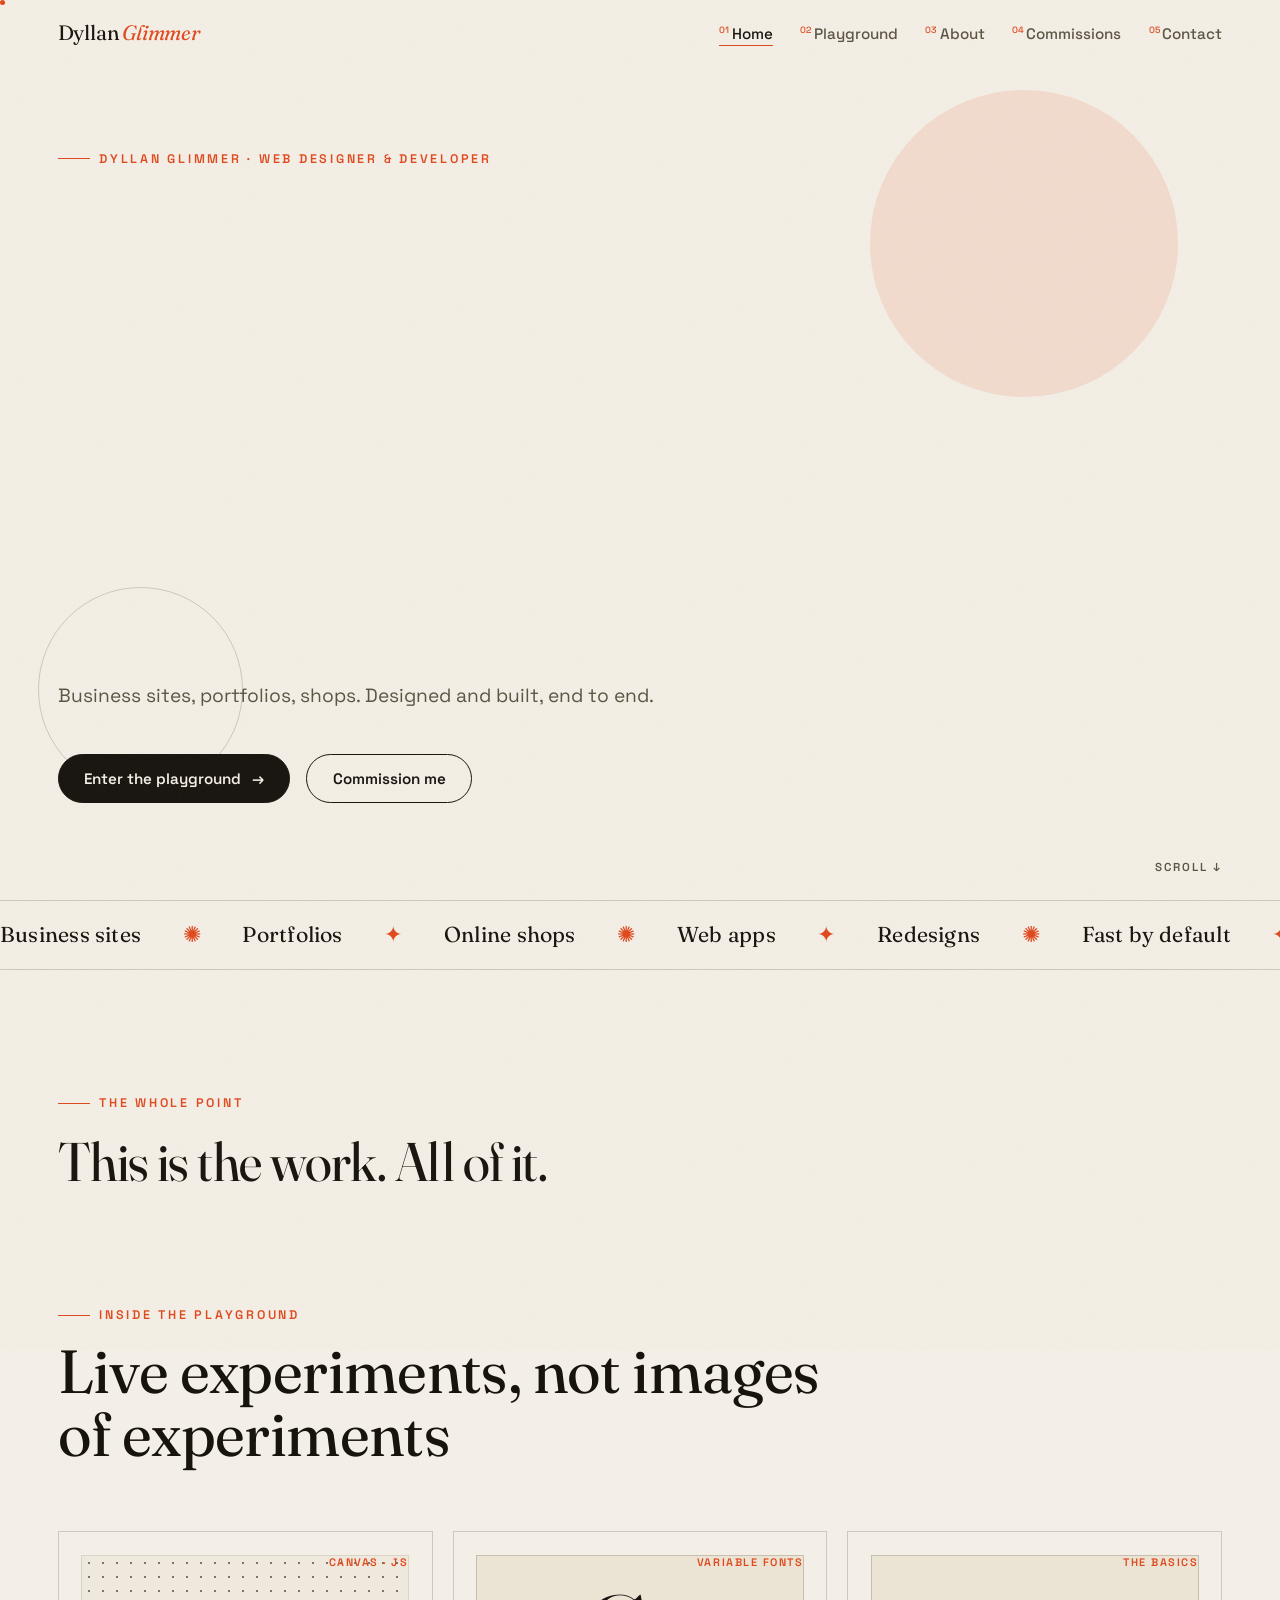
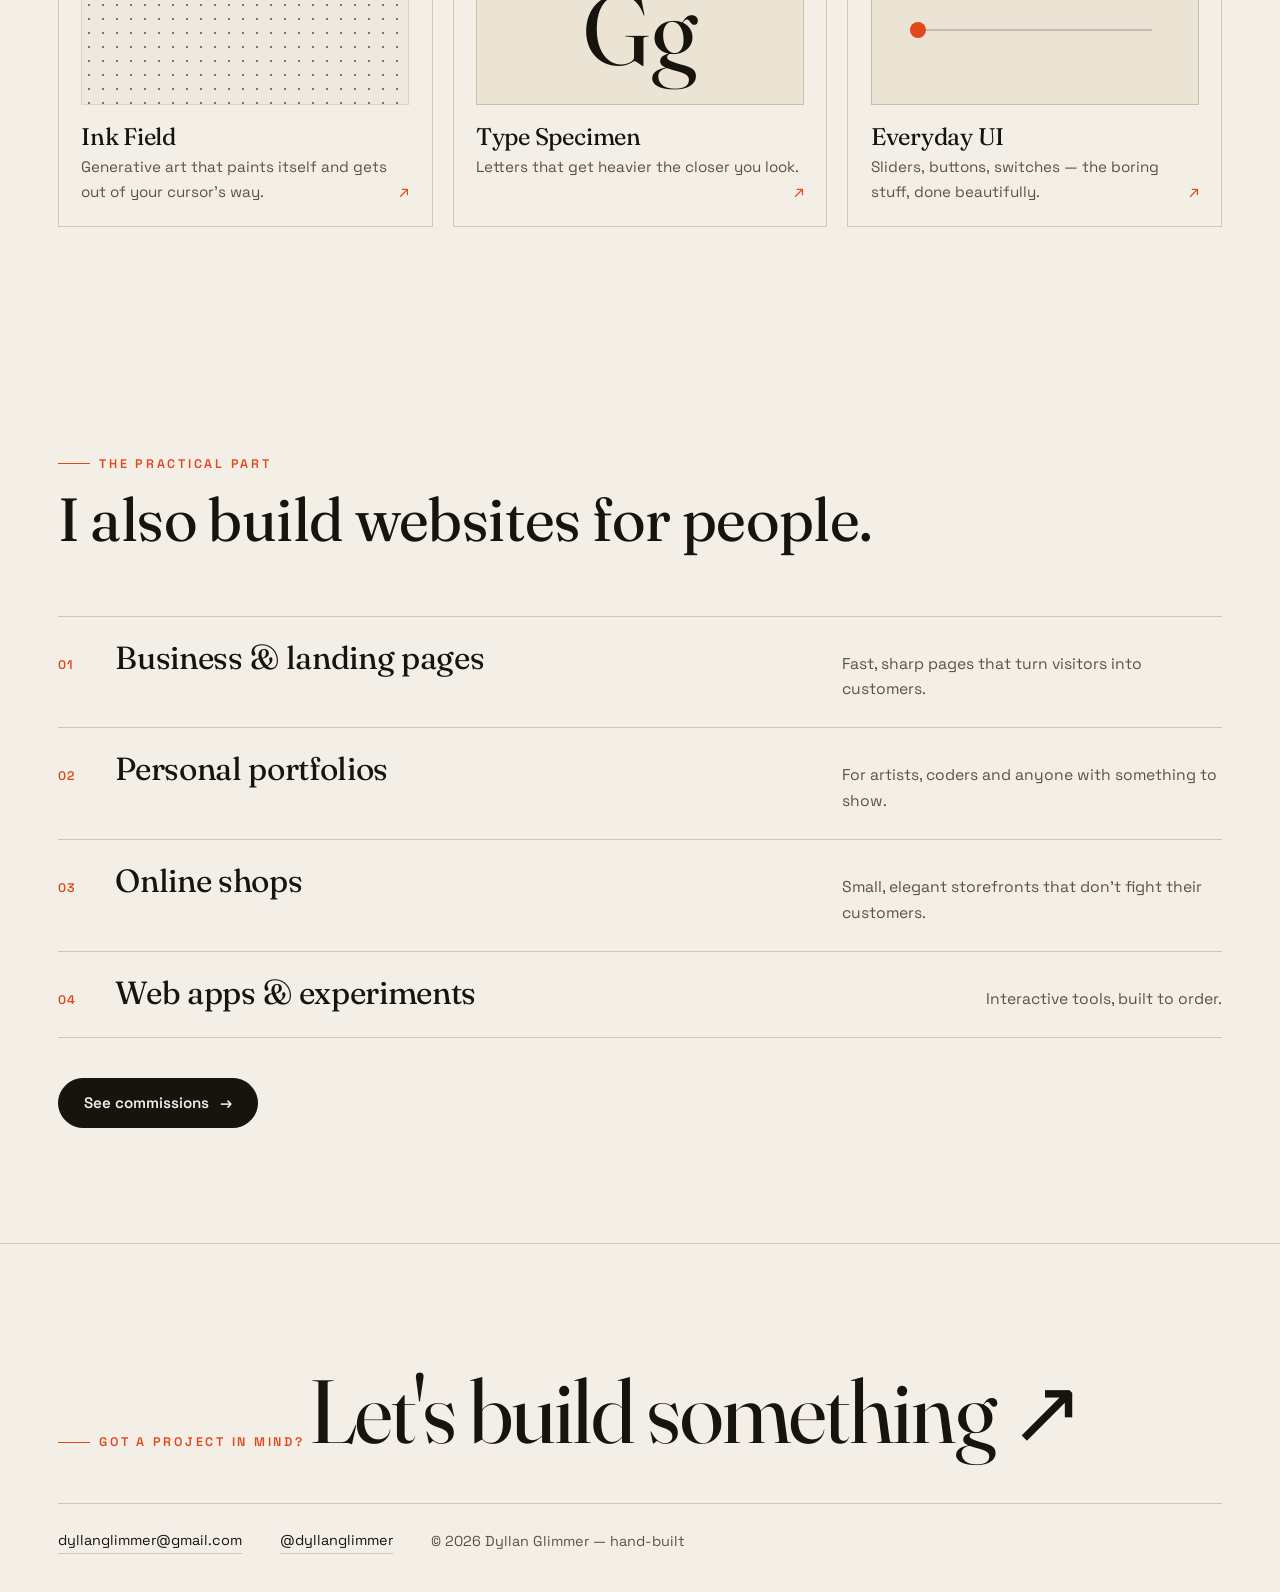
==== index.html @ ea7fd3c1 "Portfolio site: hand-built, ink & paper design" ====
<!doctype html>
<html lang="en">
<head>
  <meta charset="utf-8">
  <meta name="viewport" content="width=device-width, initial-scale=1">
  <title>Dyllan Glimmer — websites made by hand</title>
  <meta name="description" content="Dyllan Glimmer designs and codes websites — business sites, portfolios, shops.">
  <link rel="preconnect" href="https://fonts.googleapis.com">
  <link rel="preconnect" href="https://fonts.gstatic.com" crossorigin>
  <link href="https://fonts.googleapis.com/css2?family=Fraunces:ital,opsz,wght@0,9..144,100..900;1,9..144,100..900&family=Space+Grotesk:wght@400;500;600;700&display=swap" rel="stylesheet">
  <link rel="icon" href="data:image/svg+xml,%3Csvg xmlns='http://www.w3.org/2000/svg' viewBox='0 0 64 64'%3E%3Crect width='64' height='64' rx='14' fill='%2317130d'/%3E%3Ccircle cx='32' cy='32' r='13' fill='%23e0481c'/%3E%3C/svg%3E">
  <link rel="stylesheet" href="css/style.css">
  <link rel="stylesheet" href="css/pages.css">
  <link rel="stylesheet" href="css/demos.css">
</head>
<body>
  <header class="site-head">
    <a class="brand" href="index.html">Dyllan <em>Glimmer</em></a>
    <nav class="site-nav">
      <a href="index.html"><sup>01</sup>Home</a>
      <a href="playground.html"><sup>02</sup>Playground</a>
      <a href="about.html"><sup>03</sup>About</a>
      <a href="commissions.html"><sup>04</sup>Commissions</a>
      <a href="contact.html"><sup>05</sup>Contact</a>
    </nav>
    <button class="nav-toggle" aria-label="Menu"><span></span></button>
  </header>

  <main>
    <section class="hero">
      <span class="orb orb--a" data-parallax="0.06"></span>
      <span class="orb orb--b" data-parallax="-0.04"></span>
      <p class="kicker">Dyllan Glimmer · web designer &amp; developer</p>
      <h1 class="hero-title" aria-label="Websites, made by hand.">
        <span aria-hidden="true">
          <span class="ln"><span class="lt" style="--i:0">W</span><span class="lt" style="--i:1">E</span><span class="lt" style="--i:2">B</span><span class="lt" style="--i:3">S</span><span class="lt" style="--i:4">I</span><span class="lt" style="--i:5">T</span><span class="lt" style="--i:6">E</span><span class="lt" style="--i:7">S</span><span class="lt" style="--i:8">,</span></span>
          <span class="ln"><span class="lt" style="--i:9">M</span><span class="lt" style="--i:10">A</span><span class="lt" style="--i:11">D</span><span class="lt" style="--i:12">E</span><span class="lt" style="--i:13">&nbsp;</span><span class="lt" style="--i:14">B</span><span class="lt" style="--i:15">Y</span></span>
          <span class="ln"><span class="lt low" style="--i:16">h</span><span class="lt low" style="--i:17">a</span><span class="lt low" style="--i:18">n</span><span class="lt low" style="--i:19">d</span><span class="lt low" style="--i:20">.</span></span>
        </span>
      </h1>
      <p class="hero-sub">Business sites, portfolios, shops. Designed and built, end to end.</p>
      <div class="hero-ctas">
        <a class="btn btn--solid magnetic" href="playground.html">Enter the playground <span class="arr">→</span></a>
        <a class="btn magnetic" href="commissions.html">Commission me</a>
      </div>
      <p class="hero-note">scroll ↓</p>
    </section>

    <div class="marquee" aria-hidden="true">
      <div class="marquee-track">
        <div class="marquee-group"><span>Business sites</span><i>✺</i><span>Portfolios</span><i>✦</i><span>Online shops</span><i>✺</i><span>Web apps</span><i>✦</i><span>Redesigns</span><i>✺</i><span>Fast by default</span><i>✦</i></div>
        <div class="marquee-group"><span>Business sites</span><i>✺</i><span>Portfolios</span><i>✦</i><span>Online shops</span><i>✺</i><span>Web apps</span><i>✦</i><span>Redesigns</span><i>✺</i><span>Fast by default</span><i>✦</i></div>
      </div>
    </div>

    <section class="section">
      <p class="kicker" data-reveal>The whole point</p>
      <h2 class="statement" data-reveal>This is the work. All of it.</h2>
    </section>

    <section class="section" style="padding-top:0">
      <div class="section-head" data-reveal>
        <p class="kicker">Inside the playground</p>
        <h2 class="section-title">Live experiments, not images of experiments</h2>
      </div>
      <div class="tiles">
        <a class="tile" href="playground.html#ink" data-reveal>
          <span class="tag">Canvas · JS</span>
          <div class="tile-art art-dots"></div>
          <h3>Ink Field</h3>
          <p>Generative art that paints itself and gets out of your cursor's way.</p>
          <span class="go">↗</span>
        </a>
        <a class="tile" href="playground.html#letters" data-reveal data-delay="90">
          <span class="tag">Variable fonts</span>
          <div class="tile-art"><span class="art-letter">Gg</span></div>
          <h3>Type Specimen</h3>
          <p>Letters that get heavier the closer you look.</p>
          <span class="go">↗</span>
        </a>
        <a class="tile" href="playground.html#ui" data-reveal data-delay="180">
          <span class="tag">The basics</span>
          <div class="tile-art"><span class="art-slider"></span></div>
          <h3>Everyday UI</h3>
          <p>Sliders, buttons, switches — the boring stuff, done beautifully.</p>
          <span class="go">↗</span>
        </a>
      </div>
    </section>

    <section class="section">
      <div class="section-head" data-reveal>
        <p class="kicker">The practical part</p>
        <h2 class="section-title">I also build websites for people.</h2>
      </div>
      <div class="rows">
        <div class="row" data-reveal><span class="num">01</span><h3>Business &amp; landing pages</h3><p>Fast, sharp pages that turn visitors into customers.</p></div>
        <div class="row" data-reveal data-delay="70"><span class="num">02</span><h3>Personal portfolios</h3><p>For artists, coders and anyone with something to show.</p></div>
        <div class="row" data-reveal data-delay="140"><span class="num">03</span><h3>Online shops</h3><p>Small, elegant storefronts that don't fight their customers.</p></div>
        <div class="row" data-reveal data-delay="210"><span class="num">04</span><h3>Web apps &amp; experiments</h3><p>Interactive tools, built to order.</p></div>
      </div>
      <a class="btn btn--solid magnetic" data-reveal style="margin-top:2.5rem" href="commissions.html">See commissions <span class="arr">→</span></a>
    </section>
  </main>

  <footer class="site-foot">
    <p class="kicker" data-reveal>Got a project in mind?</p>
    <a class="foot-cta" data-reveal href="contact.html">Let's build something <span class="arr">↗</span></a>
    <div class="foot-meta">
      <a href="mailto:dyllanglimmer@gmail.com">dyllanglimmer@gmail.com</a>
      <a href="https://instagram.com/dyllanglimmer" target="_blank" rel="noopener">@dyllanglimmer</a>
      <span>© <span data-year>2026</span> Dyllan Glimmer — hand-built</span>
    </div>
  </footer>

  <script src="js/main.js"></script>
  <script src="js/home.js"></script>
</body>
</html>
---- css/style.css ----
/* ——————————————————————————————————————————————
   DYLLAN GLIMMER · hand-built design system
   ink on paper, one vermilion accent
   no frameworks · no build step · just CSS
—————————————————————————————————————————————— */

:root{
  --paper:#f4efe6;
  --paper-2:#ebe4d5;
  --ink:#17130d;
  --ink-soft:#5b5342;
  --accent:#e0481c;
  --line:rgba(23,19,13,.18);
  --serif:"Fraunces",Georgia,serif;
  --sans:"Space Grotesk","Helvetica Neue",sans-serif;
  --ease:cubic-bezier(.22,.85,.25,1);
  --pad:clamp(1.25rem,4.5vw,4rem);
}

*,*::before,*::after{box-sizing:border-box;margin:0;padding:0}
html{scroll-behavior:smooth}
body{
  background:var(--paper);color:var(--ink);
  font:400 1.05rem/1.65 var(--sans);
  -webkit-font-smoothing:antialiased;
  overflow-x:hidden;
}
::selection{background:var(--accent);color:var(--paper)}
a{color:inherit}
img{max-width:100%;display:block}
button{font:inherit;color:inherit}

/* paper grain over everything */
body::after{
  content:"";position:fixed;inset:-50%;z-index:2000;pointer-events:none;opacity:.05;
  background:url("data:image/svg+xml,%3Csvg xmlns='http://www.w3.org/2000/svg' width='140' height='140'%3E%3Cfilter id='n'%3E%3CfeTurbulence type='fractalNoise' baseFrequency='.85' numOctaves='2'/%3E%3C/filter%3E%3Crect width='140' height='140' filter='url(%23n)'/%3E%3C/svg%3E");
}

/* type */
h1,h2,h3{font-family:var(--serif);font-weight:420;line-height:1.05;letter-spacing:-.01em}
.kicker{font:600 .78rem/1 var(--sans);letter-spacing:.22em;text-transform:uppercase;color:var(--accent);display:inline-flex;align-items:center;gap:.6rem}
.kicker::before{content:"";width:2rem;height:1px;background:var(--accent)}
.lede{font-size:clamp(1.05rem,1.5vw,1.25rem);color:var(--ink-soft);max-width:58ch}
.u-link{text-decoration:none;border-bottom:1px solid var(--ink);padding-bottom:.05em;transition:color .25s,border-color .25s}
.u-link:hover{color:var(--accent);border-color:var(--accent)}

/* header + nav */
.site-head{position:fixed;inset:0 0 auto;z-index:100;display:flex;justify-content:space-between;align-items:center;padding:1rem var(--pad);background:rgba(244,239,230,.85);backdrop-filter:blur(10px);border-bottom:1px solid transparent;transition:border-color .3s}
.site-head.scrolled{border-color:var(--line)}
.brand{font-family:var(--serif);font-size:1.3rem;text-decoration:none;font-variation-settings:"opsz" 40;letter-spacing:-.01em}
.brand em{font-style:italic;color:var(--accent)}
.site-nav{display:flex;gap:1.7rem}
.site-nav a{font:500 .95rem var(--sans);text-decoration:none;position:relative;padding:.2rem 0;color:var(--ink-soft);transition:color .25s}
.site-nav a sup{font-size:.6em;color:var(--accent);margin-right:.3em}
.site-nav a::after{content:"";position:absolute;left:0;bottom:0;height:1px;width:100%;background:var(--accent);transform:scaleX(0);transform-origin:right;transition:transform .35s var(--ease)}
.site-nav a:hover,.site-nav a[aria-current="page"]{color:var(--ink)}
.site-nav a:hover::after,.site-nav a[aria-current="page"]::after{transform:scaleX(1);transform-origin:left}
.nav-toggle{display:none;background:none;border:1px solid var(--ink);border-radius:999px;width:44px;height:44px;cursor:pointer}
.nav-toggle span{display:block;width:16px;height:2px;background:var(--ink);margin:0 auto;position:relative}
.nav-toggle span::before,.nav-toggle span::after{content:"";position:absolute;left:0;width:16px;height:2px;background:var(--ink);transition:transform .3s var(--ease)}
.nav-toggle span::before{top:-5px}
.nav-toggle span::after{top:5px}
body.nav-open .nav-toggle span{background:transparent}
body.nav-open .nav-toggle span::before{transform:translateY(5px) rotate(45deg)}
body.nav-open .nav-toggle span::after{transform:translateY(-5px) rotate(-45deg)}
@media(max-width:760px){
  .site-nav{position:fixed;inset:0;background:var(--paper);display:flex;flex-direction:column;justify-content:center;align-items:flex-start;gap:1.2rem;padding:var(--pad);transform:translateY(-102%);transition:transform .55s var(--ease);z-index:90}
  body.nav-open .site-nav{transform:none}
  .site-nav a{font-family:var(--serif);font-size:clamp(2rem,9vw,3.2rem);color:var(--ink)}
  .site-nav a::after{display:none}
  .nav-toggle{display:block;position:relative;z-index:95}
}

/* custom cursor (decorative — native cursor stays) */
.cursor-dot,.cursor-ring{position:fixed;top:0;left:0;z-index:3000;pointer-events:none;border-radius:50%;will-change:transform}
.cursor-dot{width:5px;height:5px;background:var(--accent)}
.cursor-ring{width:32px;height:32px;border:1px solid rgba(23,19,13,.45);transition:width .3s var(--ease),height .3s var(--ease),border-color .3s}
body.cursor-hover .cursor-ring{width:54px;height:54px;border-color:var(--accent)}
@media(hover:none),(pointer:coarse){.cursor-dot,.cursor-ring{display:none}}

/* buttons */
.btn{display:inline-flex;align-items:center;gap:.65rem;padding:.9rem 1.6rem;border:1px solid var(--ink);border-radius:999px;font:600 .95rem var(--sans);color:var(--ink);text-decoration:none;cursor:pointer;background:transparent;transition:background .3s var(--ease),color .3s,border-color .3s,transform .3s var(--ease)}
.btn:hover{background:var(--ink);color:var(--paper)}
.btn--solid{background:var(--ink);color:var(--paper)}
.btn--solid:hover{background:var(--accent);border-color:var(--accent);color:#fff}
.btn .arr{transition:transform .3s var(--ease)}
.btn:hover .arr{transform:translate(3px,-1px)}

/* scroll reveal */
[data-reveal]{opacity:0;transform:translateY(30px);transition:opacity .9s var(--ease),transform .9s var(--ease)}
[data-reveal].in-view{opacity:1;transform:none}
@media(prefers-reduced-motion:reduce){[data-reveal]{opacity:1;transform:none;transition:none}.hero-title .lt{animation:none;transform:none}}

/* marquee */
.marquee{overflow:hidden;border-block:1px solid var(--line);padding:1rem 0;user-select:none}
.marquee-track{display:flex;width:max-content;animation:marquee 26s linear infinite}
.marquee-group{display:flex;gap:2.6rem;padding-right:2.6rem;white-space:nowrap;font-family:var(--serif);font-size:1.35rem;font-variation-settings:"opsz" 30;letter-spacing:.01em}
.marquee-group i{font-style:normal;color:var(--accent)}
@keyframes marquee{to{transform:translateX(-50%)}}

/* generic section */
.section{padding:clamp(4rem,9vw,7.5rem) var(--pad);position:relative}
.section-head{display:flex;flex-direction:column;gap:1.1rem;margin-bottom:clamp(2.5rem,5vw,4rem);max-width:75ch}
.section-title{font-size:clamp(2rem,5vw,3.8rem)}

/* inner page head */
.page-head{padding:clamp(8.5rem,16vh,11rem) var(--pad) clamp(2.5rem,5vw,4.5rem)}
.page-head h1{font-size:clamp(2.7rem,8vw,6.2rem);max-width:14ch;font-variation-settings:"opsz" 144;margin-top:1.1rem}
.page-head .lede{margin-top:1.4rem}

/* footer */
.site-foot{border-top:1px solid var(--line);padding:clamp(4rem,8vw,6.5rem) var(--pad) 2.4rem;position:relative}
.foot-cta{display:inline-block;font-family:var(--serif);font-size:clamp(2.5rem,7vw,5.6rem);line-height:1.05;letter-spacing:-.015em;text-decoration:none;margin:1.1rem 0 2.8rem;font-variation-settings:"opsz" 144}
.foot-cta em{font-style:italic;color:var(--accent)}
.foot-cta .arr{display:inline-block;transition:transform .35s var(--ease)}
.foot-cta:hover .arr{transform:translate(8px,-8px)}
.foot-meta{display:flex;flex-wrap:wrap;gap:1rem 2.4rem;align-items:center;border-top:1px solid var(--line);padding-top:1.6rem;font-size:.9rem;color:var(--ink-soft)}
.foot-meta a{text-decoration:none;color:var(--ink);border-bottom:1px solid var(--line);transition:color .25s,border-color .25s}
.foot-meta a:hover{color:var(--accent);border-color:var(--accent)}
---- css/pages.css ----
/* ——— pages: home · about · commissions · contact · 404 ——— */

/* ——— home: hero ——— */
.hero{min-height:100svh;display:flex;flex-direction:column;justify-content:center;padding:8rem var(--pad) 4.5rem;position:relative}
.hero-title{font-family:var(--serif);font-size:clamp(3.2rem,12.5vw,10.5rem);line-height:.95;letter-spacing:-.015em;text-transform:uppercase;font-variation-settings:"opsz" 144;user-select:none}
.hero-title .ln{display:block;overflow:hidden;padding-bottom:.05em}
.hero-title .lt{display:inline-block;transform:translateY(120%);animation:rise 1.1s var(--ease) forwards;animation-delay:calc(.075s*var(--i));will-change:transform}
.hero-title .low{text-transform:none;font-style:italic;color:var(--accent)}
@keyframes rise{to{transform:translateY(0)}}
.hero-sub{margin:2.2rem 0 2.6rem;max-width:54ch;color:var(--ink-soft);font-size:clamp(1.05rem,1.5vw,1.2rem)}
.hero-ctas{display:flex;gap:1rem;flex-wrap:wrap}
.hero-note{position:absolute;bottom:1.6rem;right:var(--pad);font:600 .72rem var(--sans);letter-spacing:.18em;text-transform:uppercase;color:var(--ink-soft)}
.orb{position:absolute;border-radius:50%;pointer-events:none;z-index:-1}
.orb--a{width:clamp(180px,24vw,340px);aspect-ratio:1;background:rgba(224,72,28,.12);top:10%;right:8%}
.orb--b{width:clamp(120px,16vw,220px);aspect-ratio:1;border:1px solid var(--line);bottom:12%;left:3%}

/* ——— home: statement ——— */
.statement{font-family:var(--serif);font-size:clamp(1.9rem,4.4vw,3.4rem);line-height:1.18;max-width:28ch;margin-top:1.1rem;font-variation-settings:"opsz" 100}
.statement em{color:var(--accent)}

/* ——— home: tiles ——— */
.tiles{display:grid;grid-template-columns:repeat(auto-fit,minmax(260px,1fr));gap:1.25rem}
.tile{display:block;text-decoration:none;border:1px solid var(--line);padding:1.4rem;position:relative;transition:transform .45s var(--ease),box-shadow .45s;overflow:hidden;background:var(--paper)}
.tile:hover{transform:translateY(-6px);box-shadow:0 18px 40px -20px rgba(23,19,13,.35)}
.tile-art{height:150px;border:1px solid var(--line);margin-bottom:1.2rem;position:relative;overflow:hidden;display:grid;place-items:center;background:var(--paper-2)}
.tile .tag{position:absolute;top:1.45rem;right:1.45rem;font:600 .68rem var(--sans);letter-spacing:.14em;text-transform:uppercase;color:var(--accent);z-index:1}
.tile h3{font-size:1.5rem;margin-bottom:.3rem}
.tile p{color:var(--ink-soft);font-size:.95rem}
.tile .go{position:absolute;bottom:1.3rem;right:1.4rem;transition:transform .35s var(--ease);color:var(--accent)}
.tile:hover .go{transform:translate(5px,-5px)}
.art-dots{background-image:radial-gradient(var(--ink) 1.3px,transparent 1.4px);background-size:14px 14px;opacity:.55;transition:.5s}
.tile:hover .art-dots{background-position:20px 12px;opacity:.9}
.art-letter{font-family:var(--serif);font-size:6.2rem;font-variation-settings:"opsz" 144;transition:.5s var(--ease);line-height:1}
.tile:hover .art-letter{font-style:italic;transform:rotate(-6deg) scale(1.12);color:var(--accent)}
.art-slider{width:72%;height:2px;background:var(--line);position:relative}
.art-slider::after{content:"";position:absolute;top:50%;left:0;width:16px;height:16px;border-radius:50%;background:var(--accent);transform:translate(-50%,-50%);animation:slide 2.2s var(--ease) infinite alternate}
@keyframes slide{to{left:100%}}

/* ——— rows (services list) ——— */
.rows{border-top:1px solid var(--line)}
.row{display:flex;gap:1.6rem;align-items:baseline;padding:1.5rem 0;border-bottom:1px solid var(--line);text-decoration:none;transition:padding .35s var(--ease)}
a.row:hover{padding-left:.8rem}
.row .num{font:600 .78rem var(--sans);color:var(--accent);letter-spacing:.12em;min-width:2rem}
.row h3{font-size:clamp(1.3rem,2.6vw,2rem);flex:1;min-width:220px}
.row p{color:var(--ink-soft);max-width:38ch;font-size:.98rem}

/* ——— about ——— */
.about-grid{display:grid;grid-template-columns:minmax(260px,380px) 1fr;gap:clamp(2.5rem,6vw,5rem);align-items:start}
@media(max-width:860px){.about-grid{grid-template-columns:1fr}}
.portrait{aspect-ratio:4/5;border:1px solid var(--line);position:relative;overflow:hidden;background:var(--paper-2);display:grid;place-items:center}
.portrait .mono{font-family:var(--serif);font-size:clamp(6rem,16vw,10rem);font-variation-settings:"opsz" 144;font-style:italic;z-index:1}
.portrait::before{content:"";position:absolute;width:60%;aspect-ratio:1;border-radius:50%;background:rgba(224,72,28,.16);top:-12%;right:-12%}
.portrait::after{content:"dyllan glimmer · est. in a browser";position:absolute;bottom:.9rem;left:0;right:0;text-align:center;font:600 .68rem var(--sans);letter-spacing:.18em;text-transform:uppercase;color:var(--ink-soft)}
.facts{display:grid;gap:.75rem;margin-top:2rem;font-size:.95rem}
.facts div{display:flex;justify-content:space-between;gap:1rem;border-bottom:1px dashed var(--line);padding-bottom:.55rem}
.facts dt{color:var(--ink-soft)}
.facts dd{text-align:right;margin:0}
.about-copy p+p{margin-top:1.2rem}
.about-copy p{color:var(--ink-soft)}
.about-copy strong{color:var(--ink)}
.howto{list-style:none;counter-reset:step;border-top:1px solid var(--line)}
.howto li{display:flex;gap:1.4rem;padding:1.4rem 0;border-bottom:1px solid var(--line)}
.howto li::before{counter-increment:step;content:"0" counter(step);font-family:var(--serif);font-size:1.7rem;color:var(--accent);line-height:1.1;min-width:2.6rem}
.howto h3{font-size:1.25rem;margin-bottom:.2rem}
.howto p{color:var(--ink-soft);font-size:.97rem}

/* ——— commissions ——— */
.quote-card{border:1px solid var(--line);background:var(--ink);color:var(--paper);padding:clamp(2rem,5vw,3.5rem);display:flex;flex-wrap:wrap;gap:1.8rem;justify-content:space-between;align-items:center}
.quote-card p{font-family:var(--serif);font-size:clamp(1.3rem,2.6vw,1.8rem);line-height:1.3;max-width:30ch;font-variation-settings:"opsz" 60}
.quote-card .btn{border-color:var(--paper);color:var(--paper)}
.quote-card .btn:hover{background:var(--accent);border-color:var(--accent);color:#fff}
.process-note{margin-top:2.4rem;color:var(--ink-soft);font-size:.95rem;max-width:60ch}

/* ——— contact ——— */
.contact-big{display:inline-block;font-family:var(--serif);font-size:clamp(1.7rem,6vw,4.4rem);text-decoration:none;line-height:1.12;word-break:break-word;transition:color .3s;font-variation-settings:"opsz" 144;letter-spacing:-.01em;margin-top:1.6rem}
.contact-big:hover{color:var(--accent)}
.copy-btn{margin-top:1.2rem}
.socials{display:flex;gap:1.1rem;flex-wrap:wrap;margin-top:3.5rem}
.social-card{border:1px solid var(--line);padding:1.6rem 2rem;text-decoration:none;transition:transform .35s var(--ease),background .35s,color .35s;min-width:240px}
.social-card small{display:block;font:600 .7rem var(--sans);letter-spacing:.16em;text-transform:uppercase;color:var(--accent);margin-bottom:.5rem}
.social-card span{font-size:1.15rem}
.social-card:hover{background:var(--ink);color:var(--paper);transform:translateY(-4px)}

/* ——— 404 ——— */
.err{min-height:100svh;display:grid;place-content:center;text-align:center;padding:var(--pad)}
.err h1{font-size:clamp(5rem,20vw,13rem);line-height:.9;font-variation-settings:"opsz" 144}
.err .scribble{font-style:italic;color:var(--accent)}
.err p{margin:1.2rem auto 2rem;color:var(--ink-soft);max-width:44ch}
---- css/demos.css ----
/* ——— playground demos ——— */
.demo{margin:0 var(--pad) clamp(3.5rem,7vw,6rem);border:1px solid var(--line);scroll-margin-top:92px;background:var(--paper)}
.demo-bar{display:flex;flex-wrap:wrap;justify-content:space-between;gap:1rem;align-items:center;padding:1.1rem 1.4rem;border-bottom:1px solid var(--line)}
.demo-bar h3{font-size:1.35rem}
.demo-bar p{font-size:.88rem;color:var(--ink-soft);max-width:52ch}
.demo-bar .demo-actions{display:flex;gap:.6rem;flex-wrap:wrap}
.demo-bar .btn{padding:.55rem 1.1rem;font-size:.85rem}
.demo-stage{position:relative;min-height:340px;display:grid;place-items:center;overflow:hidden}
.demo-stage canvas{width:100%;height:100%;display:block;cursor:crosshair}
.demo-note{padding:1rem 1.4rem;border-top:1px solid var(--line);font-size:.85rem;color:var(--ink-soft);display:flex;gap:1rem;flex-wrap:wrap;align-items:center}
.chip{font:600 .68rem var(--sans);letter-spacing:.12em;text-transform:uppercase;border:1px solid var(--line);padding:.32rem .7rem;border-radius:999px;white-space:nowrap}

/* 02 · type specimen */
#letters .demo-stage{min-height:380px;display:block}
.specimen{display:flex;flex-wrap:wrap;gap:0 2.2rem;justify-content:center;align-items:center;padding:3rem 2rem;min-height:380px;touch-action:none}
.spec-char{font-family:var(--serif);font-size:clamp(4rem,11vw,8.5rem);line-height:1;font-variation-settings:"wght" 340,"opsz" 144;will-change:font-variation-settings;user-select:none}

/* 03 · rubber words */
#elastic .demo-stage{touch-action:none}
.elastic-word{font-family:var(--serif);font-size:clamp(3rem,10vw,7rem);cursor:grab;touch-action:none;user-select:none;font-variation-settings:"opsz" 144;font-style:italic}
.elastic-word.grabbing{cursor:grabbing}

/* 04 · everyday ui */
#ui .demo-stage{display:block;padding:2.5rem var(--pad)}
.ui-wrap{display:flex;flex-direction:column;gap:2.6rem;align-items:center;max-width:660px;margin:0 auto}
.car{position:relative;overflow:hidden;border:1px solid var(--line);width:100%}
.car-track{display:flex;transition:transform .6s var(--ease)}
.car-slide{min-width:100%;padding:2.4rem;font-family:var(--serif);font-size:clamp(1.2rem,2.4vw,1.6rem);line-height:1.3;font-variation-settings:"opsz" 60}
.car-slide:nth-child(1){background:var(--paper-2)}
.car-slide:nth-child(2){background:var(--ink);color:var(--paper)}
.car-slide:nth-child(3){background:var(--accent);color:#fff}
.car-slide footer{margin-top:1rem;font:600 .72rem var(--sans);letter-spacing:.14em;text-transform:uppercase;opacity:.65}
.car-controls{display:flex;gap:.7rem;align-items:center;margin-top:.9rem}
.car-btn{width:44px;height:44px;border-radius:50%;border:1px solid var(--ink);background:none;cursor:pointer;font-size:1.05rem;transition:background .3s,color .3s,transform .3s var(--ease)}
.car-btn:hover{background:var(--ink);color:var(--paper);transform:scale(1.08)}
.car-dots{display:flex;gap:.45rem;margin-left:auto}
.car-dot{width:8px;height:8px;border-radius:50%;background:var(--line);cursor:pointer;padding:0;border:0;transition:background .3s,transform .3s}
.car-dot.on{background:var(--accent);transform:scale(1.3)}
.btn-row{display:flex;gap:1rem;flex-wrap:wrap;justify-content:center}
.switch-row{display:flex;align-items:center;gap:1rem}
.switch-row p{font-size:.95rem;color:var(--ink-soft)}
.switch{width:64px;height:34px;border-radius:999px;border:1px solid var(--ink);position:relative;cursor:pointer;background:none;flex:none}
.switch::after{content:"";position:absolute;top:50%;left:5px;width:22px;height:22px;border-radius:50%;background:var(--ink);transform:translateY(-50%);transition:left .3s var(--ease),background .3s}
.switch.on{background:var(--accent);border-color:var(--accent)}
.switch.on::after{left:calc(100% - 27px);background:#fff}
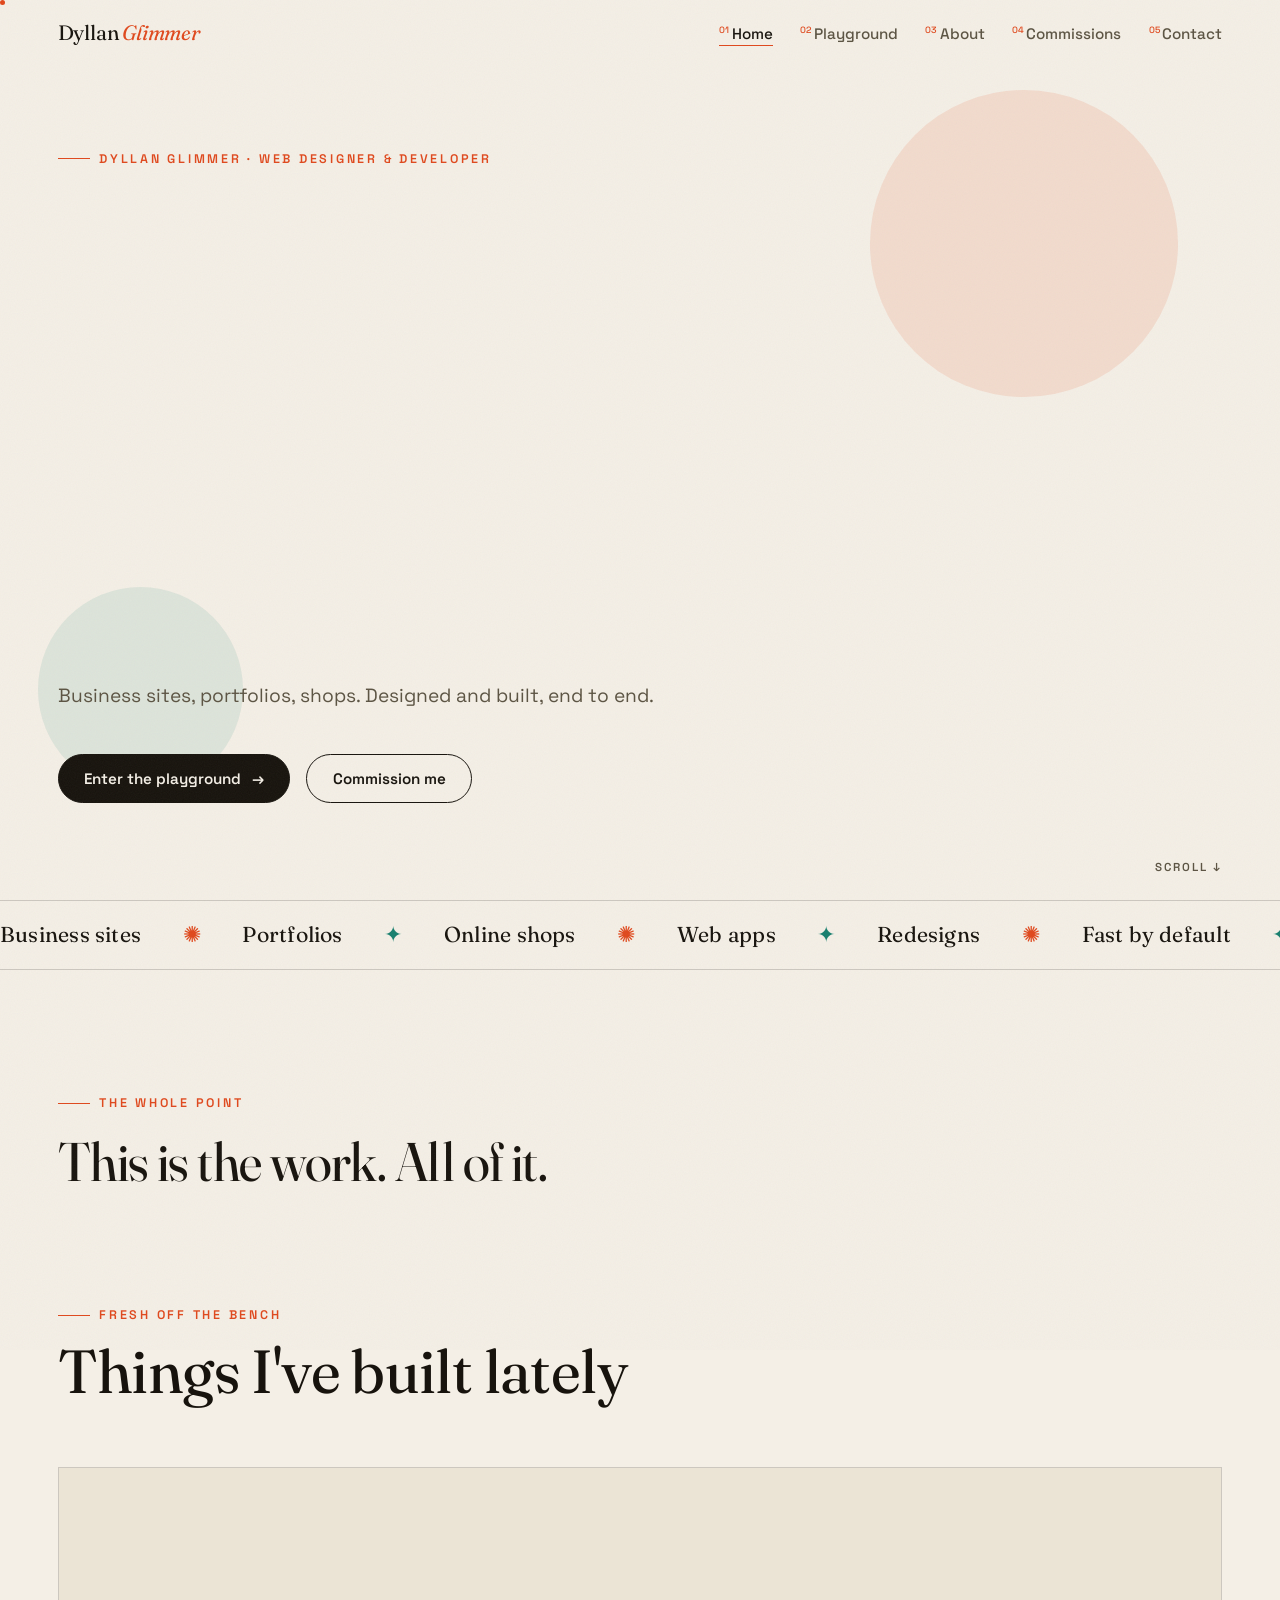
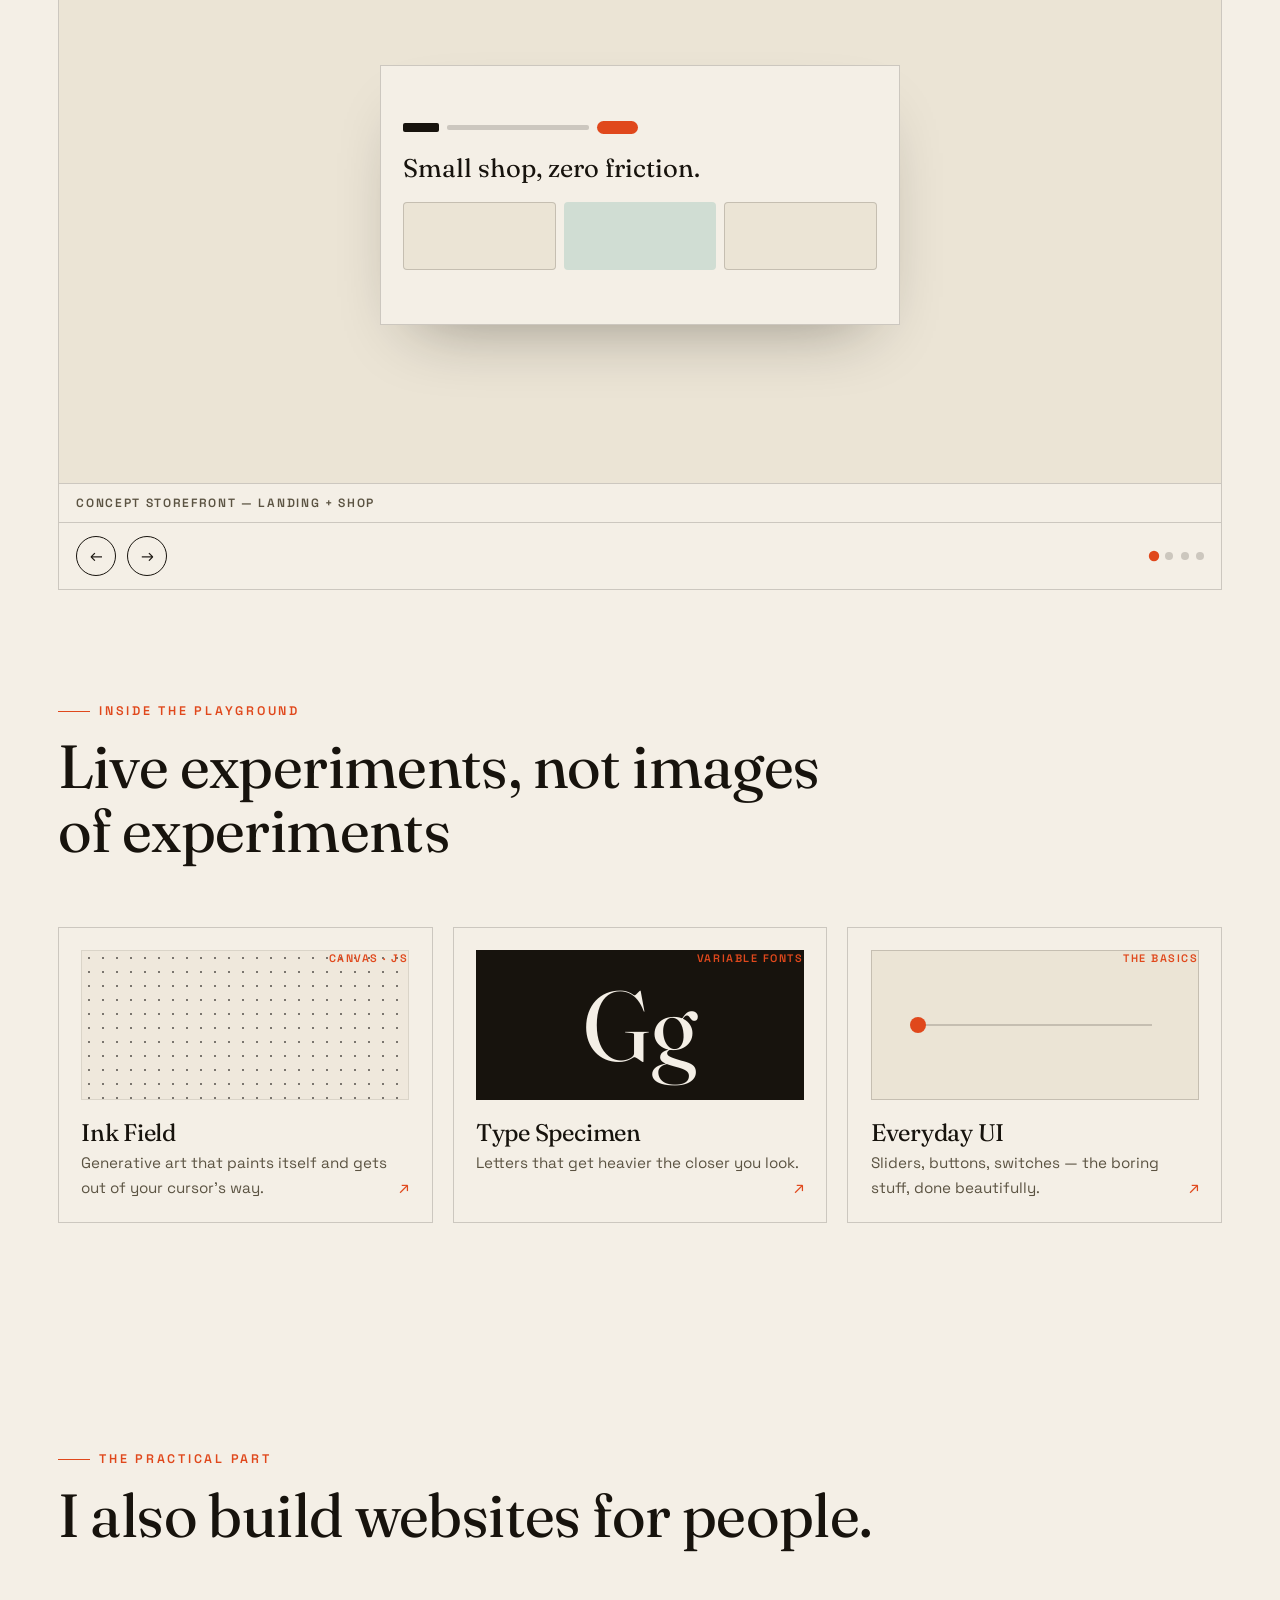
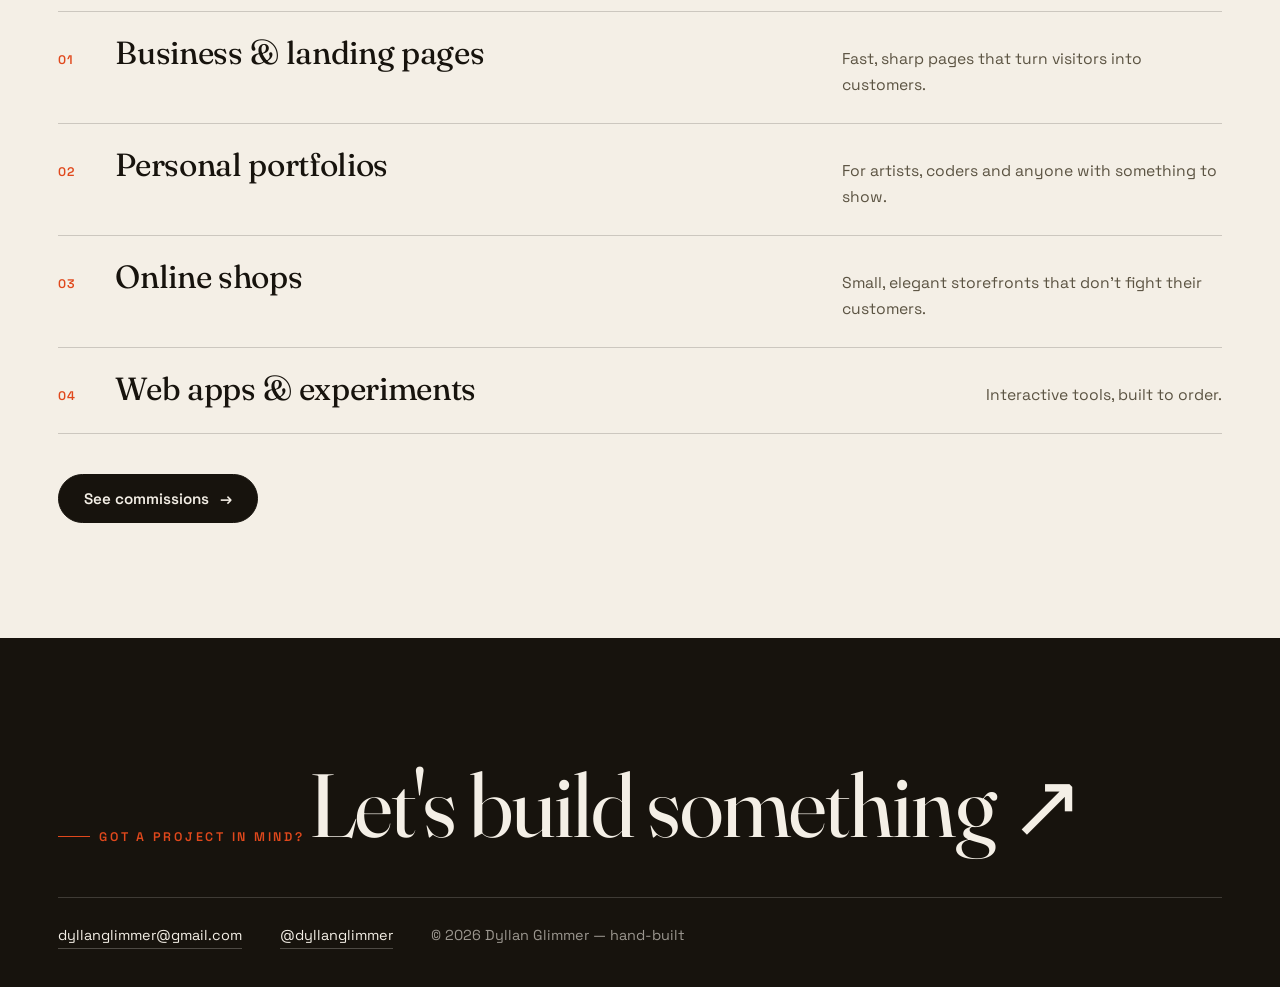
==== commit 25488574: "Add work gallery carousel, second accent, dark footer; device polish" ====
--- a/index.html
+++ b/index.html
@@ -3,6 +3,7 @@
 <head>
   <meta charset="utf-8">
   <meta name="viewport" content="width=device-width, initial-scale=1">
+  <meta name="theme-color" content="#f4efe6">
   <title>Dyllan Glimmer — websites made by hand</title>
   <meta name="description" content="Dyllan Glimmer designs and codes websites — business sites, portfolios, shops.">
   <link rel="preconnect" href="https://fonts.googleapis.com">
@@ -56,6 +57,54 @@
     <section class="section">
       <p class="kicker" data-reveal>The whole point</p>
       <h2 class="statement" data-reveal>This is the work. All of it.</h2>
+    </section>
+
+    <section class="section" style="padding-top:0">
+      <div class="section-head" data-reveal>
+        <p class="kicker">Fresh off the bench</p>
+        <h2 class="section-title">Things I've built lately</h2>
+      </div>
+      <div class="gallery" id="gallery" data-reveal aria-roledescription="carousel" aria-label="Recent work">
+        <div class="g-viewport">
+          <div class="g-strip">
+            <figure class="g-slide">
+              <div class="mock">
+                <span class="m-row"><b class="m-logo"></b><span class="m-links"></span><span class="m-pill"></span></span>
+                <span class="m-copy">Small shop, zero friction.</span>
+                <span class="m-cards"><i></i><i></i><i></i></span>
+              </div>
+              <figcaption>Concept storefront — landing + shop</figcaption>
+            </figure>
+            <figure class="g-slide">
+              <div class="mock mock--type">
+                <span class="m-glyph">Aa</span>
+                <span class="m-sub">Type-first portfolio</span>
+              </div>
+              <figcaption>Type-first portfolio — variable serif</figcaption>
+            </figure>
+            <figure class="g-slide">
+              <div class="mock">
+                <span class="m-kick">Landing page</span>
+                <span class="m-head">Your idea, live.</span>
+                <span class="m-cta">Get started</span>
+              </div>
+              <figcaption>Business landing — built to convert</figcaption>
+            </figure>
+            <figure class="g-slide">
+              <div class="mock">
+                <span class="m-tiles"><i></i><i></i><i></i></span>
+                <span class="m-chart"><i style="height:30%"></i><i style="height:70%"></i><i style="height:45%"></i><i style="height:85%"></i><i style="height:60%"></i></span>
+              </div>
+              <figcaption>Dashboard UI — data, readable</figcaption>
+            </figure>
+          </div>
+        </div>
+        <div class="g-ui">
+          <button class="g-btn g-prev" aria-label="Previous slide">←</button>
+          <button class="g-btn g-next" aria-label="Next slide">→</button>
+          <div class="g-dots"></div>
+        </div>
+      </div>
     </section>
 
     <section class="section" style="padding-top:0">
@@ -115,5 +164,6 @@
 
   <script src="js/main.js"></script>
   <script src="js/home.js"></script>
+  <script src="js/gallery.js"></script>
 </body>
 </html>
--- a/css/style.css
+++ b/css/style.css
@@ -10,6 +10,7 @@
   --ink:#17130d;
   --ink-soft:#5b5342;
   --accent:#e0481c;
+  --accent-2:#177f6e;
   --line:rgba(23,19,13,.18);
   --serif:"Fraunces",Georgia,serif;
   --sans:"Space Grotesk","Helvetica Neue",sans-serif;
@@ -118,3 +119,16 @@
 .foot-meta a{text-decoration:none;color:var(--ink);border-bottom:1px solid var(--line);transition:color .25s,border-color .25s}
 .foot-meta a:hover{color:var(--accent);border-color:var(--accent)}
 
+/* ——— dark footer: the site ends on ink ——— */
+.site-foot{background:var(--ink);color:var(--paper);border-top:0}
+.foot-cta{color:var(--paper)}
+.foot-cta em{color:var(--accent)}
+.foot-meta{border-color:rgba(244,239,230,.18);color:rgba(244,239,230,.6)}
+.foot-meta a{color:var(--paper);border-color:rgba(244,239,230,.25)}
+.foot-meta a:hover{color:var(--accent);border-color:var(--accent)}
+
+/* ——— global device polish ——— */
+html{-webkit-text-size-adjust:100%}
+body{-webkit-tap-highlight-color:transparent}
+@media(prefers-reduced-motion:reduce){.marquee-track{animation:none}}
+
--- a/css/pages.css
+++ b/css/pages.css
@@ -87,3 +87,69 @@
 .err .scribble{font-style:italic;color:var(--accent)}
 .err p{margin:1.2rem auto 2rem;color:var(--ink-soft);max-width:44ch}
 
+/* ——— home: work gallery (carousel) ——— */
+.gallery{border:1px solid var(--line);background:var(--paper)}
+.g-viewport{overflow:hidden;touch-action:pan-y;cursor:grab;user-select:none}
+.g-viewport:active{cursor:grabbing}
+.g-strip{display:flex;transition:transform .6s var(--ease)}
+.g-slide{min-width:100%;margin:0;position:relative;aspect-ratio:16/9;background:var(--paper-2);display:grid;place-items:center;overflow:hidden}
+.g-slide figcaption{position:absolute;bottom:0;left:0;right:0;padding:.7rem 1.1rem;font:600 .75rem var(--sans);letter-spacing:.14em;text-transform:uppercase;background:var(--paper);border-top:1px solid var(--line);color:var(--ink-soft)}
+.g-ui{display:flex;gap:.7rem;align-items:center;padding:.8rem 1.1rem;border-top:1px solid var(--line)}
+.g-btn{width:40px;height:40px;border-radius:50%;border:1px solid var(--ink);background:none;cursor:pointer;font-size:1rem;transition:background .3s,color .3s,transform .3s var(--ease)}
+.g-btn:hover{background:var(--ink);color:var(--paper);transform:scale(1.06)}
+.g-dots{display:flex;gap:.45rem;margin-left:auto}
+.g-dot{width:8px;height:8px;border-radius:50%;border:0;padding:0;background:var(--line);cursor:pointer;transition:background .3s,transform .3s}
+.g-dot.on{background:var(--accent);transform:scale(1.3)}
+
+/* mock site previews — pure CSS art, swap for <img> when real shots exist */
+.mock{width:min(76%,520px);aspect-ratio:16/8;background:var(--paper);border:1px solid var(--line);box-shadow:0 30px 70px -35px rgba(23,19,13,.45);display:flex;flex-direction:column;justify-content:center;gap:.8rem;padding:1.4rem;position:relative}
+.mock--type{background:var(--ink);border-color:var(--ink);align-items:center;text-align:center}
+.m-glyph{font-family:var(--serif);font-size:clamp(3rem,7vw,4.5rem);color:var(--paper);font-style:italic;line-height:1}
+.mock--type .m-sub{color:var(--paper);opacity:.55;font:600 .7rem var(--sans);letter-spacing:.18em;text-transform:uppercase}
+.mock--type::after{content:"";position:absolute;width:34%;height:2px;background:var(--accent);bottom:16%}
+.m-row{display:flex;align-items:center;gap:.5rem}
+.m-logo{width:2.2rem;height:.55rem;background:var(--ink);border-radius:2px}
+.m-links{height:.35rem;background:var(--line);width:30%;border-radius:2px}
+.m-pill{width:2.6rem;height:.85rem;border-radius:999px;background:var(--accent)}
+.m-copy{font-family:var(--serif);font-size:clamp(1.1rem,2.4vw,1.6rem)}
+.m-cards{display:grid;grid-template-columns:repeat(3,1fr);gap:.5rem;height:32%}
+.m-cards i{background:var(--paper-2);border:1px solid var(--line);border-radius:4px}
+.m-cards i:nth-child(2){background:rgba(23,127,110,.16);border-color:transparent}
+.m-kick{font:600 .65rem var(--sans);letter-spacing:.18em;text-transform:uppercase;color:var(--accent)}
+.m-head{font-family:var(--serif);font-size:clamp(1.6rem,4vw,2.6rem);line-height:1.05}
+.m-cta{width:7.5rem;height:1.9rem;border-radius:999px;background:var(--ink);color:var(--paper);font:600 .75rem var(--sans);display:grid;place-items:center}
+.m-tiles{display:grid;grid-template-columns:repeat(3,1fr);gap:.5rem;height:32%}
+.m-tiles i{background:var(--paper-2);border:1px solid var(--line);border-radius:4px}
+.m-chart{flex:1;display:flex;align-items:flex-end;gap:.55rem}
+.m-chart i{flex:1;background:var(--accent-2);border-radius:3px 3px 0 0;opacity:.85}
+.m-chart i:nth-child(odd){background:var(--ink)}
+
+/* tile variety: middle tile goes ink */
+.tile:nth-child(2) .tile-art{background:var(--ink)}
+.tile:nth-child(2) .art-letter{color:var(--paper)}
+.tile:nth-child(2):hover .art-letter{color:var(--accent)}
+.row:hover .num{color:var(--accent-2)}
+.marquee-group i:nth-of-type(even){color:var(--accent-2)}
+.orb--b{background:rgba(23,127,110,.1);border:0}
+
+/* ——— small screens: stack, shrink, relax ——— */
+@media(max-width:640px){
+  .section{padding-block:3.2rem}
+  .hero{padding-top:7.5rem;padding-bottom:3.5rem}
+  .row{flex-direction:column;gap:.3rem;padding:1.25rem 0}
+  .row p{max-width:100%}
+  .marquee-group{font-size:1.05rem;gap:1.6rem;padding-right:1.6rem}
+  .demo-bar{align-items:flex-start}
+  .demo-bar .demo-actions{width:100%}
+  .demo-bar .btn{flex:1;justify-content:center}
+  .specimen{gap:0 1.2rem;padding:2rem 1rem}
+  #ui .demo-stage{padding:1.5rem 1rem}
+  .quote-card{flex-direction:column;align-items:flex-start}
+  .about-grid{gap:1.8rem}
+  .howto li{gap:.9rem}
+  .facts div{flex-direction:column;gap:.15rem}
+  .facts dd{text-align:left}
+  .g-slide{aspect-ratio:4/3}
+}
+@media(prefers-reduced-motion:reduce){.g-strip{transition:none}}
+
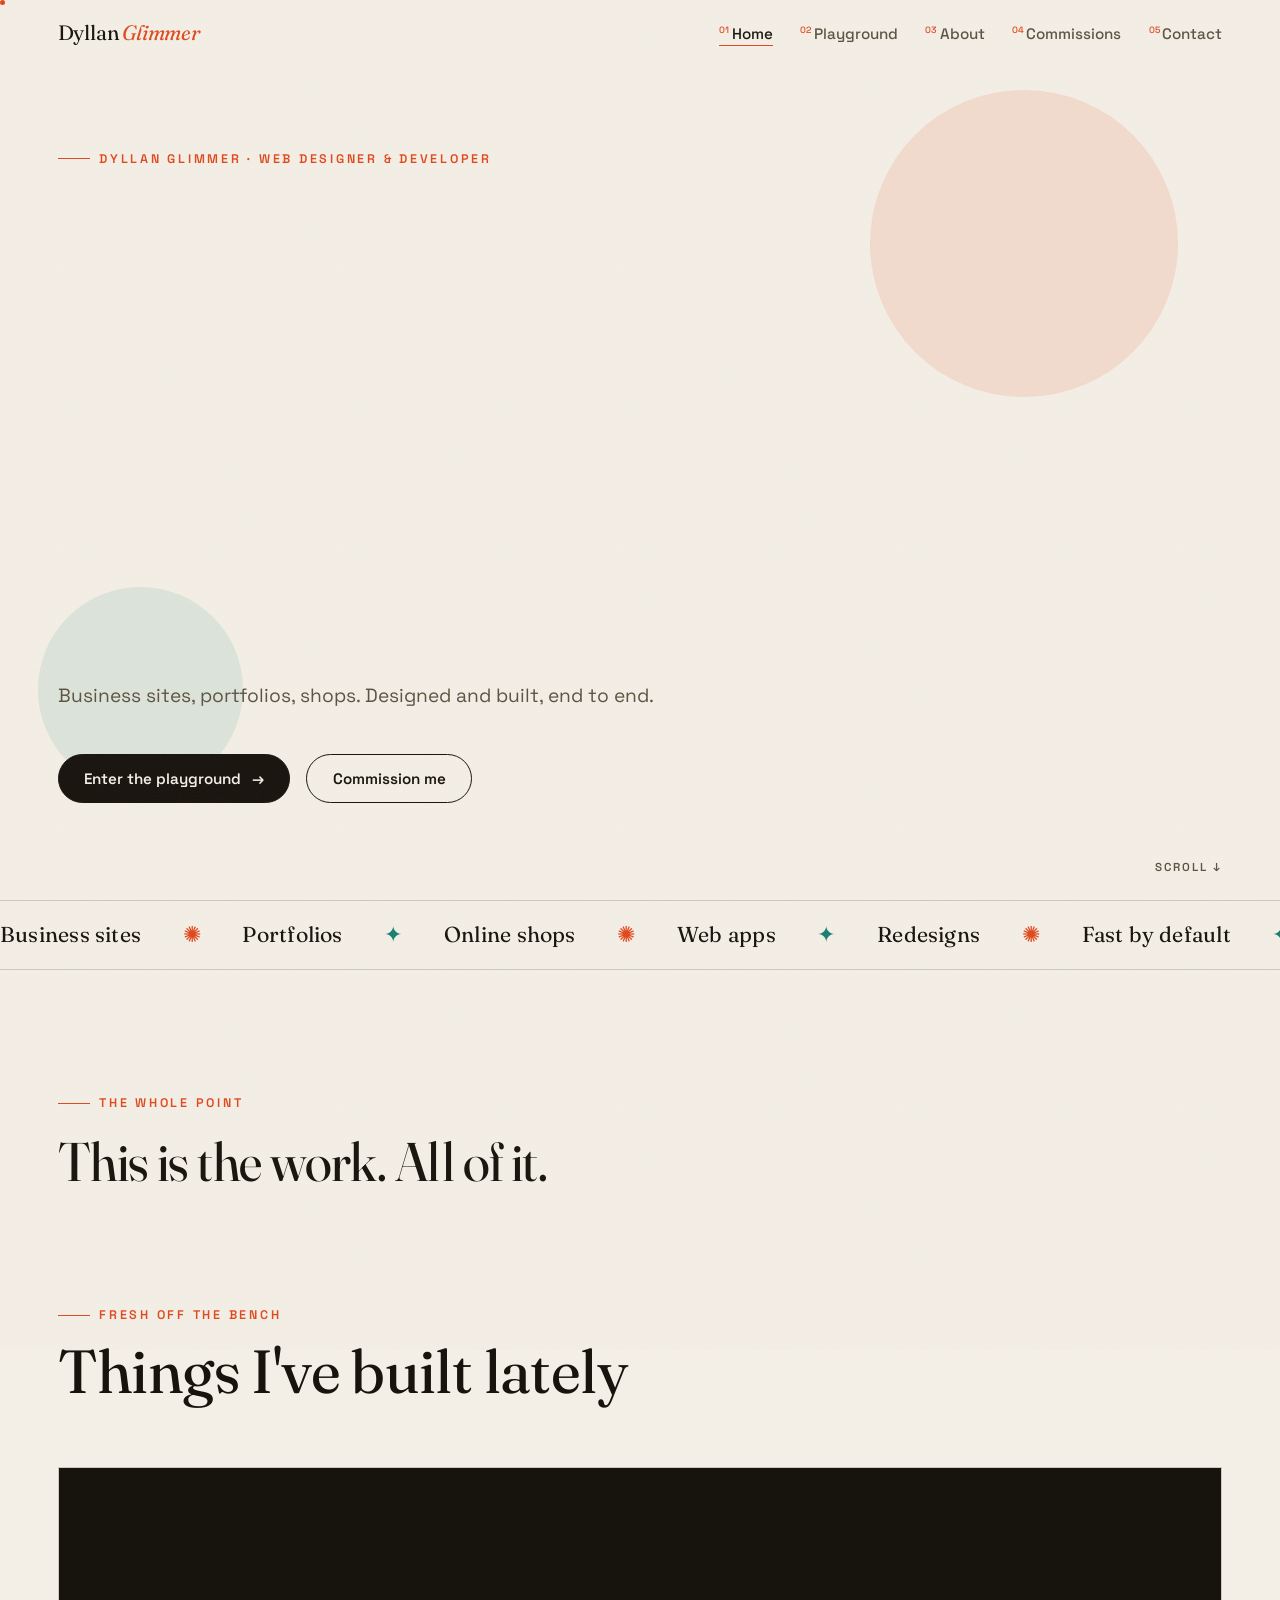
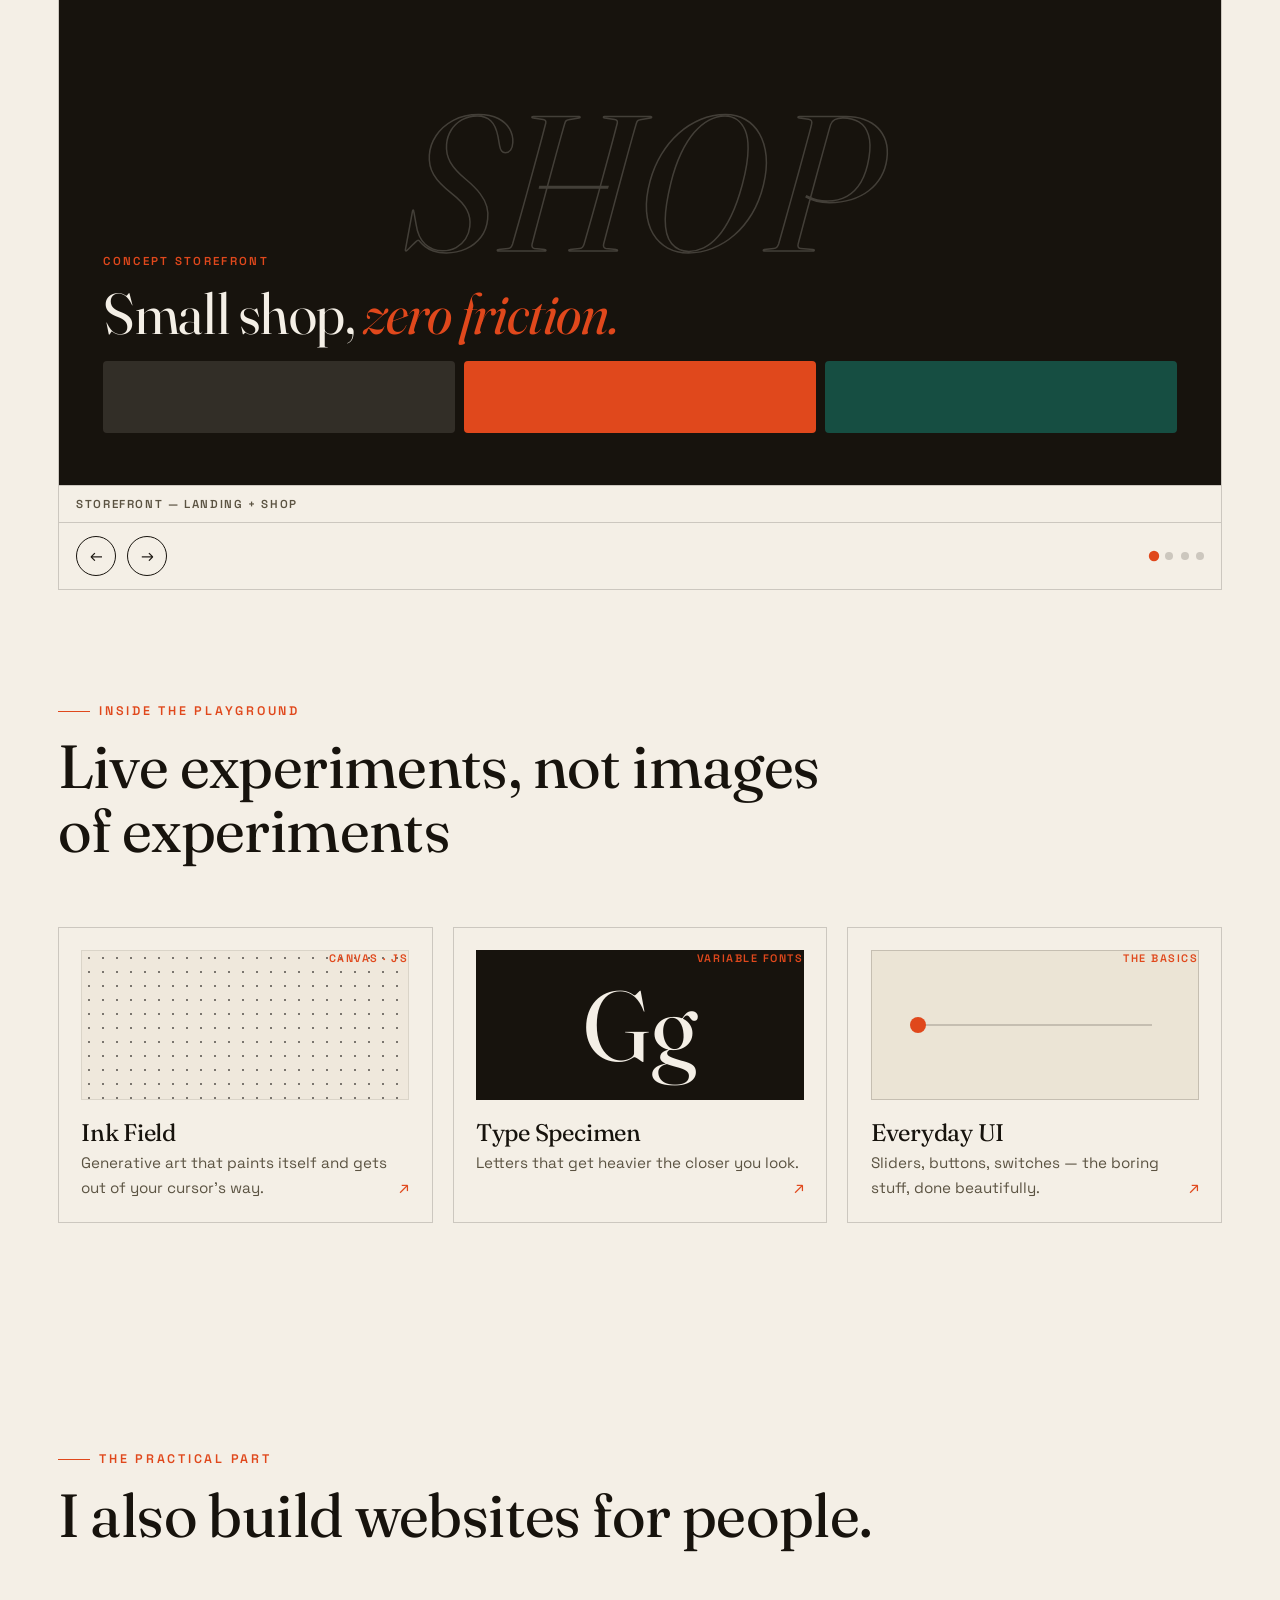
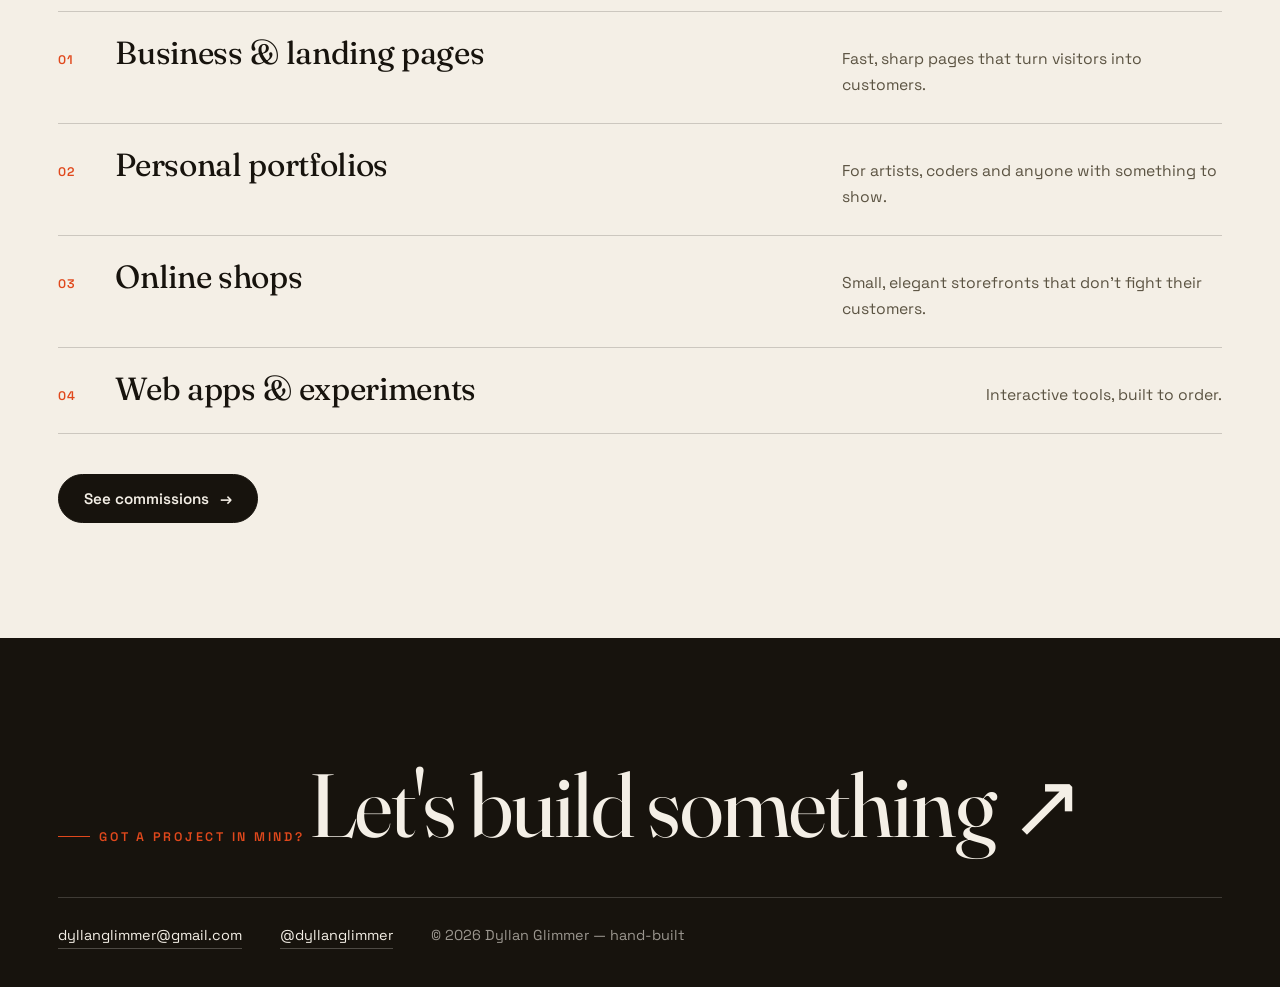
==== commit 00995141: "Gallery slides become full-bleed poster compositions" ====
--- a/index.html
+++ b/index.html
@@ -67,35 +67,32 @@
       <div class="gallery" id="gallery" data-reveal aria-roledescription="carousel" aria-label="Recent work">
         <div class="g-viewport">
           <div class="g-strip">
-            <figure class="g-slide">
-              <div class="mock">
-                <span class="m-row"><b class="m-logo"></b><span class="m-links"></span><span class="m-pill"></span></span>
-                <span class="m-copy">Small shop, zero friction.</span>
-                <span class="m-cards"><i></i><i></i><i></i></span>
-              </div>
-              <figcaption>Concept storefront — landing + shop</figcaption>
+            <figure class="g-slide gs-ink">
+              <span class="gs-ghost" aria-hidden="true">SHOP</span>
+              <span class="gs-kick">Concept storefront</span>
+              <span class="gs-head">Small shop, <em>zero friction.</em></span>
+              <span class="gs-cards" aria-hidden="true"><i></i><i></i><i></i></span>
+              <figcaption>Storefront — landing + shop</figcaption>
             </figure>
-            <figure class="g-slide">
-              <div class="mock mock--type">
-                <span class="m-glyph">Aa</span>
-                <span class="m-sub">Type-first portfolio</span>
-              </div>
-              <figcaption>Type-first portfolio — variable serif</figcaption>
+            <figure class="g-slide gs-acc">
+              <span class="gs-ghost" aria-hidden="true">TYPE</span>
+              <span class="gs-glyph">Aa</span>
+              <span class="gs-sub">Type-first portfolio · variable serif</span>
+              <figcaption>Portfolio — Fraunces, wght 100–900</figcaption>
             </figure>
-            <figure class="g-slide">
-              <div class="mock">
-                <span class="m-kick">Landing page</span>
-                <span class="m-head">Your idea, live.</span>
-                <span class="m-cta">Get started</span>
-              </div>
-              <figcaption>Business landing — built to convert</figcaption>
+            <figure class="g-slide gs-teal">
+              <span class="gs-ghost" aria-hidden="true">LIVE</span>
+              <span class="gs-kick">Business landing</span>
+              <span class="gs-head">Your idea, <em>live.</em></span>
+              <span class="gs-pill">Get started</span>
+              <figcaption>Landing — built to convert</figcaption>
             </figure>
-            <figure class="g-slide">
-              <div class="mock">
-                <span class="m-tiles"><i></i><i></i><i></i></span>
-                <span class="m-chart"><i style="height:30%"></i><i style="height:70%"></i><i style="height:45%"></i><i style="height:85%"></i><i style="height:60%"></i></span>
-              </div>
-              <figcaption>Dashboard UI — data, readable</figcaption>
+            <figure class="g-slide gs-paper">
+              <span class="gs-ghost" aria-hidden="true">DATA</span>
+              <span class="gs-kick">Dashboard UI</span>
+              <span class="gs-head">Data, <em>readable.</em></span>
+              <span class="gs-chart" aria-hidden="true"><i style="height:35%"></i><i style="height:70%"></i><i style="height:45%"></i><i style="height:85%"></i><i style="height:60%"></i></span>
+              <figcaption>Dashboard — data, readable</figcaption>
             </figure>
           </div>
         </div>
--- a/css/pages.css
+++ b/css/pages.css
@@ -92,8 +92,12 @@
 .g-viewport{overflow:hidden;touch-action:pan-y;cursor:grab;user-select:none}
 .g-viewport:active{cursor:grabbing}
 .g-strip{display:flex;transition:transform .6s var(--ease)}
-.g-slide{min-width:100%;margin:0;position:relative;aspect-ratio:16/9;background:var(--paper-2);display:grid;place-items:center;overflow:hidden}
-.g-slide figcaption{position:absolute;bottom:0;left:0;right:0;padding:.7rem 1.1rem;font:600 .75rem var(--sans);letter-spacing:.14em;text-transform:uppercase;background:var(--paper);border-top:1px solid var(--line);color:var(--ink-soft)}
+.g-slide{min-width:100%;margin:0;position:relative;aspect-ratio:16/9;display:flex;flex-direction:column;justify-content:flex-end;gap:clamp(.5rem,1.4vw,1rem);padding:clamp(1.4rem,3.5vw,2.8rem);padding-bottom:calc(clamp(1.4rem,3.5vw,2.8rem) + 2.8rem);overflow:hidden}
+.g-slide figcaption{position:absolute;bottom:0;left:0;right:0;padding:.7rem 1.1rem;font:600 .72rem var(--sans);letter-spacing:.14em;text-transform:uppercase;background:var(--paper);border-top:1px solid var(--line);color:var(--ink-soft)}
+.gs-ink{background:var(--ink)}
+.gs-acc{background:var(--accent);justify-content:center;align-items:center;text-align:center;gap:clamp(.6rem,1.6vw,1.2rem)}
+.gs-teal{background:var(--accent-2)}
+.gs-paper{background:var(--paper-2)}
 .g-ui{display:flex;gap:.7rem;align-items:center;padding:.8rem 1.1rem;border-top:1px solid var(--line)}
 .g-btn{width:40px;height:40px;border-radius:50%;border:1px solid var(--ink);background:none;cursor:pointer;font-size:1rem;transition:background .3s,color .3s,transform .3s var(--ease)}
 .g-btn:hover{background:var(--ink);color:var(--paper);transform:scale(1.06)}
@@ -101,28 +105,34 @@
 .g-dot{width:8px;height:8px;border-radius:50%;border:0;padding:0;background:var(--line);cursor:pointer;transition:background .3s,transform .3s}
 .g-dot.on{background:var(--accent);transform:scale(1.3)}
 
-/* mock site previews — pure CSS art, swap for <img> when real shots exist */
-.mock{width:min(76%,520px);aspect-ratio:16/8;background:var(--paper);border:1px solid var(--line);box-shadow:0 30px 70px -35px rgba(23,19,13,.45);display:flex;flex-direction:column;justify-content:center;gap:.8rem;padding:1.4rem;position:relative}
-.mock--type{background:var(--ink);border-color:var(--ink);align-items:center;text-align:center}
-.m-glyph{font-family:var(--serif);font-size:clamp(3rem,7vw,4.5rem);color:var(--paper);font-style:italic;line-height:1}
-.mock--type .m-sub{color:var(--paper);opacity:.55;font:600 .7rem var(--sans);letter-spacing:.18em;text-transform:uppercase}
-.mock--type::after{content:"";position:absolute;width:34%;height:2px;background:var(--accent);bottom:16%}
-.m-row{display:flex;align-items:center;gap:.5rem}
-.m-logo{width:2.2rem;height:.55rem;background:var(--ink);border-radius:2px}
-.m-links{height:.35rem;background:var(--line);width:30%;border-radius:2px}
-.m-pill{width:2.6rem;height:.85rem;border-radius:999px;background:var(--accent)}
-.m-copy{font-family:var(--serif);font-size:clamp(1.1rem,2.4vw,1.6rem)}
-.m-cards{display:grid;grid-template-columns:repeat(3,1fr);gap:.5rem;height:32%}
-.m-cards i{background:var(--paper-2);border:1px solid var(--line);border-radius:4px}
-.m-cards i:nth-child(2){background:rgba(23,127,110,.16);border-color:transparent}
-.m-kick{font:600 .65rem var(--sans);letter-spacing:.18em;text-transform:uppercase;color:var(--accent)}
-.m-head{font-family:var(--serif);font-size:clamp(1.6rem,4vw,2.6rem);line-height:1.05}
-.m-cta{width:7.5rem;height:1.9rem;border-radius:999px;background:var(--ink);color:var(--paper);font:600 .75rem var(--sans);display:grid;place-items:center}
-.m-tiles{display:grid;grid-template-columns:repeat(3,1fr);gap:.5rem;height:32%}
-.m-tiles i{background:var(--paper-2);border:1px solid var(--line);border-radius:4px}
-.m-chart{flex:1;display:flex;align-items:flex-end;gap:.55rem}
-.m-chart i{flex:1;background:var(--accent-2);border-radius:3px 3px 0 0;opacity:.85}
-.m-chart i:nth-child(odd){background:var(--ink)}
+/* slide interiors — poster compositions */
+.gs-ghost{position:absolute;top:48%;left:50%;transform:translate(-50%,-50%);font-family:var(--serif);font-style:italic;font-size:clamp(5.5rem,15vw,13rem);line-height:1;white-space:nowrap;pointer-events:none;color:transparent}
+.gs-ink .gs-ghost{-webkit-text-stroke:1.5px rgba(244,239,230,.2)}
+.gs-acc .gs-ghost{-webkit-text-stroke:1.5px rgba(23,19,13,.22)}
+.gs-teal .gs-ghost{-webkit-text-stroke:1.5px rgba(244,239,230,.28)}
+.gs-paper .gs-ghost{-webkit-text-stroke:1.5px rgba(23,19,13,.12)}
+.gs-kick{font:600 .72rem var(--sans);letter-spacing:.2em;text-transform:uppercase}
+.gs-ink .gs-kick{color:var(--accent)}
+.gs-acc .gs-kick{color:rgba(23,19,13,.65)}
+.gs-teal .gs-kick{color:rgba(244,239,230,.8)}
+.gs-paper .gs-kick{color:var(--accent)}
+.gs-head{font-family:var(--serif);font-size:clamp(1.9rem,4.6vw,3.6rem);line-height:1.05;letter-spacing:-.01em;font-variation-settings:"opsz" 144}
+.gs-ink .gs-head,.gs-acc .gs-head,.gs-teal .gs-head{color:var(--paper)}
+.gs-paper .gs-head{color:var(--ink)}
+.gs-head em{font-style:italic}
+.gs-ink .gs-head em,.gs-paper .gs-head em{color:var(--accent)}
+.gs-acc .gs-head em,.gs-teal .gs-head em{color:var(--ink)}
+.gs-glyph{font-family:var(--serif);font-style:italic;font-size:clamp(6.5rem,17vw,12rem);line-height:.9;color:var(--paper)}
+.gs-sub{font:600 .78rem var(--sans);letter-spacing:.16em;text-transform:uppercase;color:rgba(23,19,13,.7)}
+.gs-pill{width:max-content;padding:.65rem 1.4rem;border-radius:999px;background:var(--ink);color:var(--paper);font:600 .85rem var(--sans)}
+.gs-cards{display:grid;grid-template-columns:repeat(3,1fr);gap:.6rem;height:clamp(3rem,8vw,4.5rem)}
+.gs-cards i{border-radius:4px;background:rgba(244,239,230,.12)}
+.gs-cards i:nth-child(2){background:var(--accent)}
+.gs-cards i:nth-child(3){background:rgba(23,127,110,.55)}
+.gs-chart{display:flex;align-items:flex-end;gap:clamp(.4rem,1vw,.8rem);height:clamp(3.5rem,10vw,6rem)}
+.gs-chart i{flex:1;border-radius:3px 3px 0 0;background:var(--ink);opacity:.9}
+.gs-chart i:nth-child(2){background:var(--accent);opacity:1}
+.gs-chart i:nth-child(4){background:var(--accent-2);opacity:1}
 
 /* tile variety: middle tile goes ink */
 .tile:nth-child(2) .tile-art{background:var(--ink)}
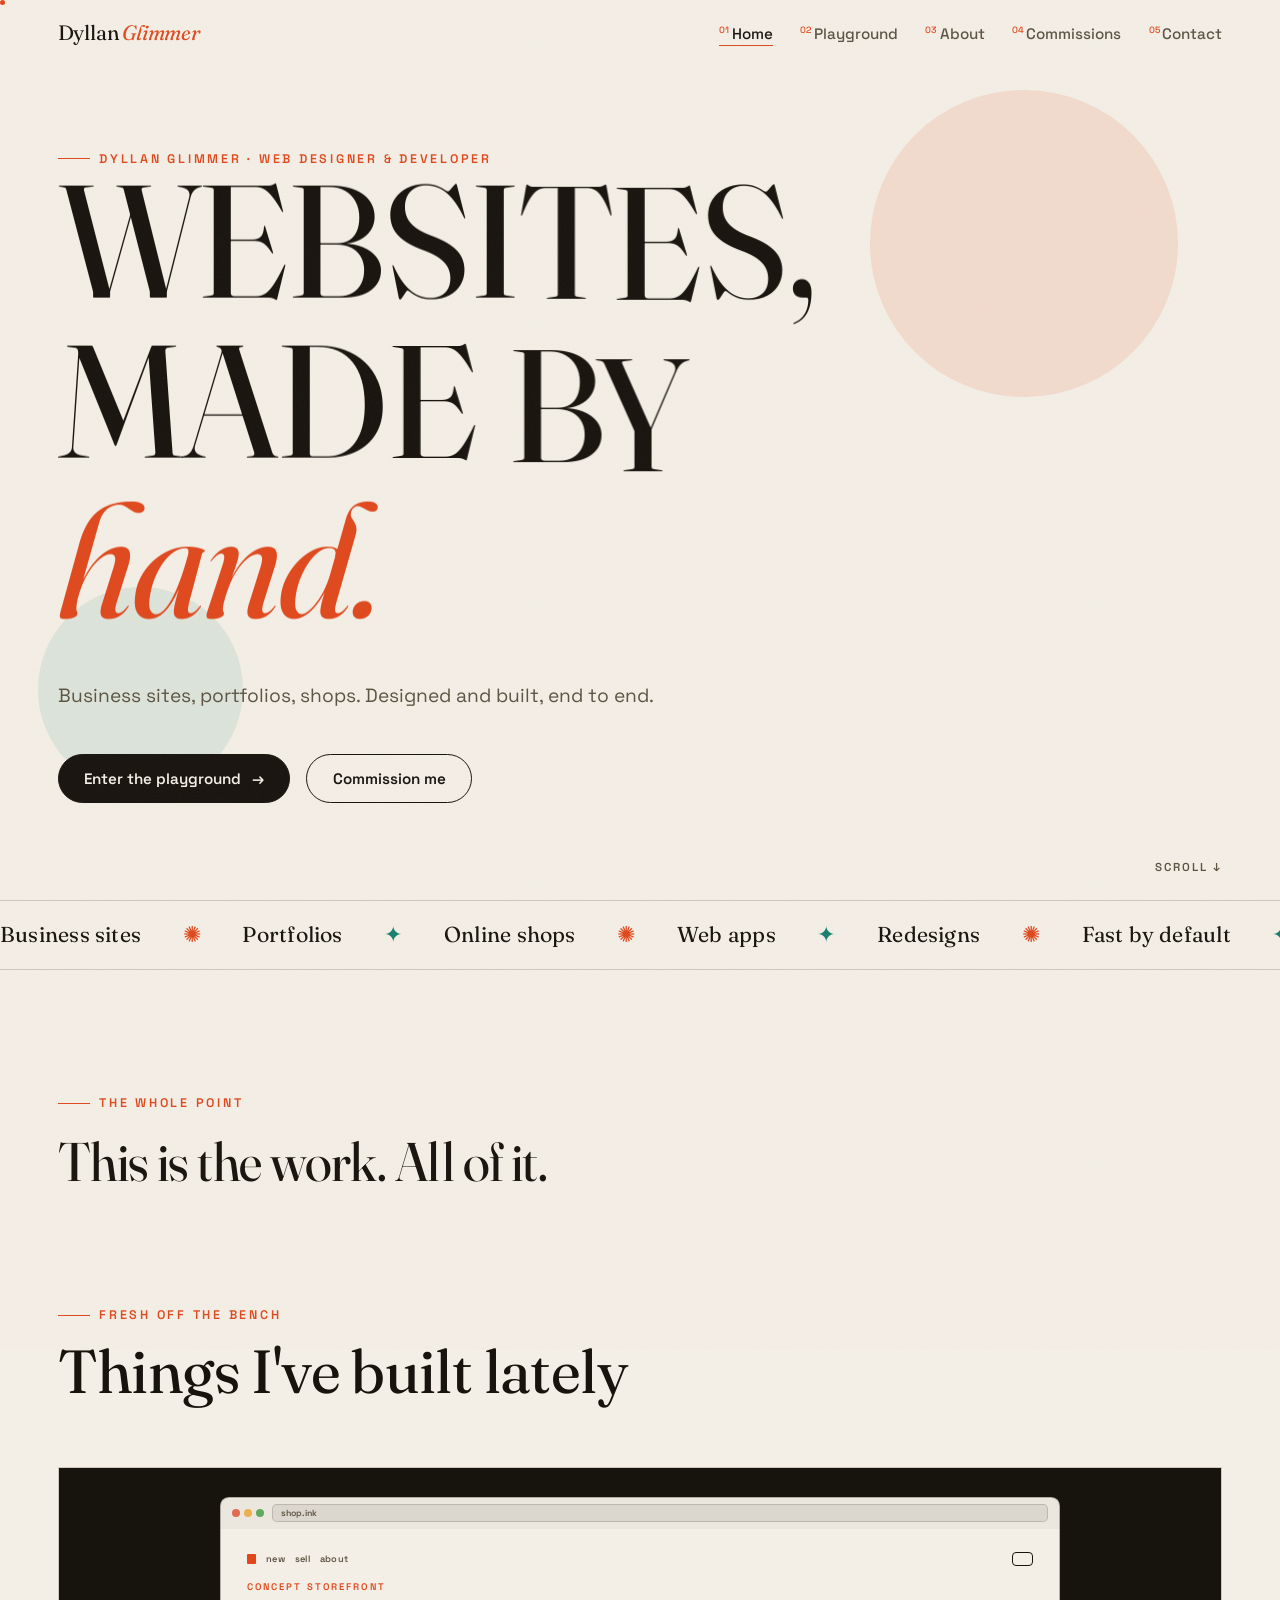
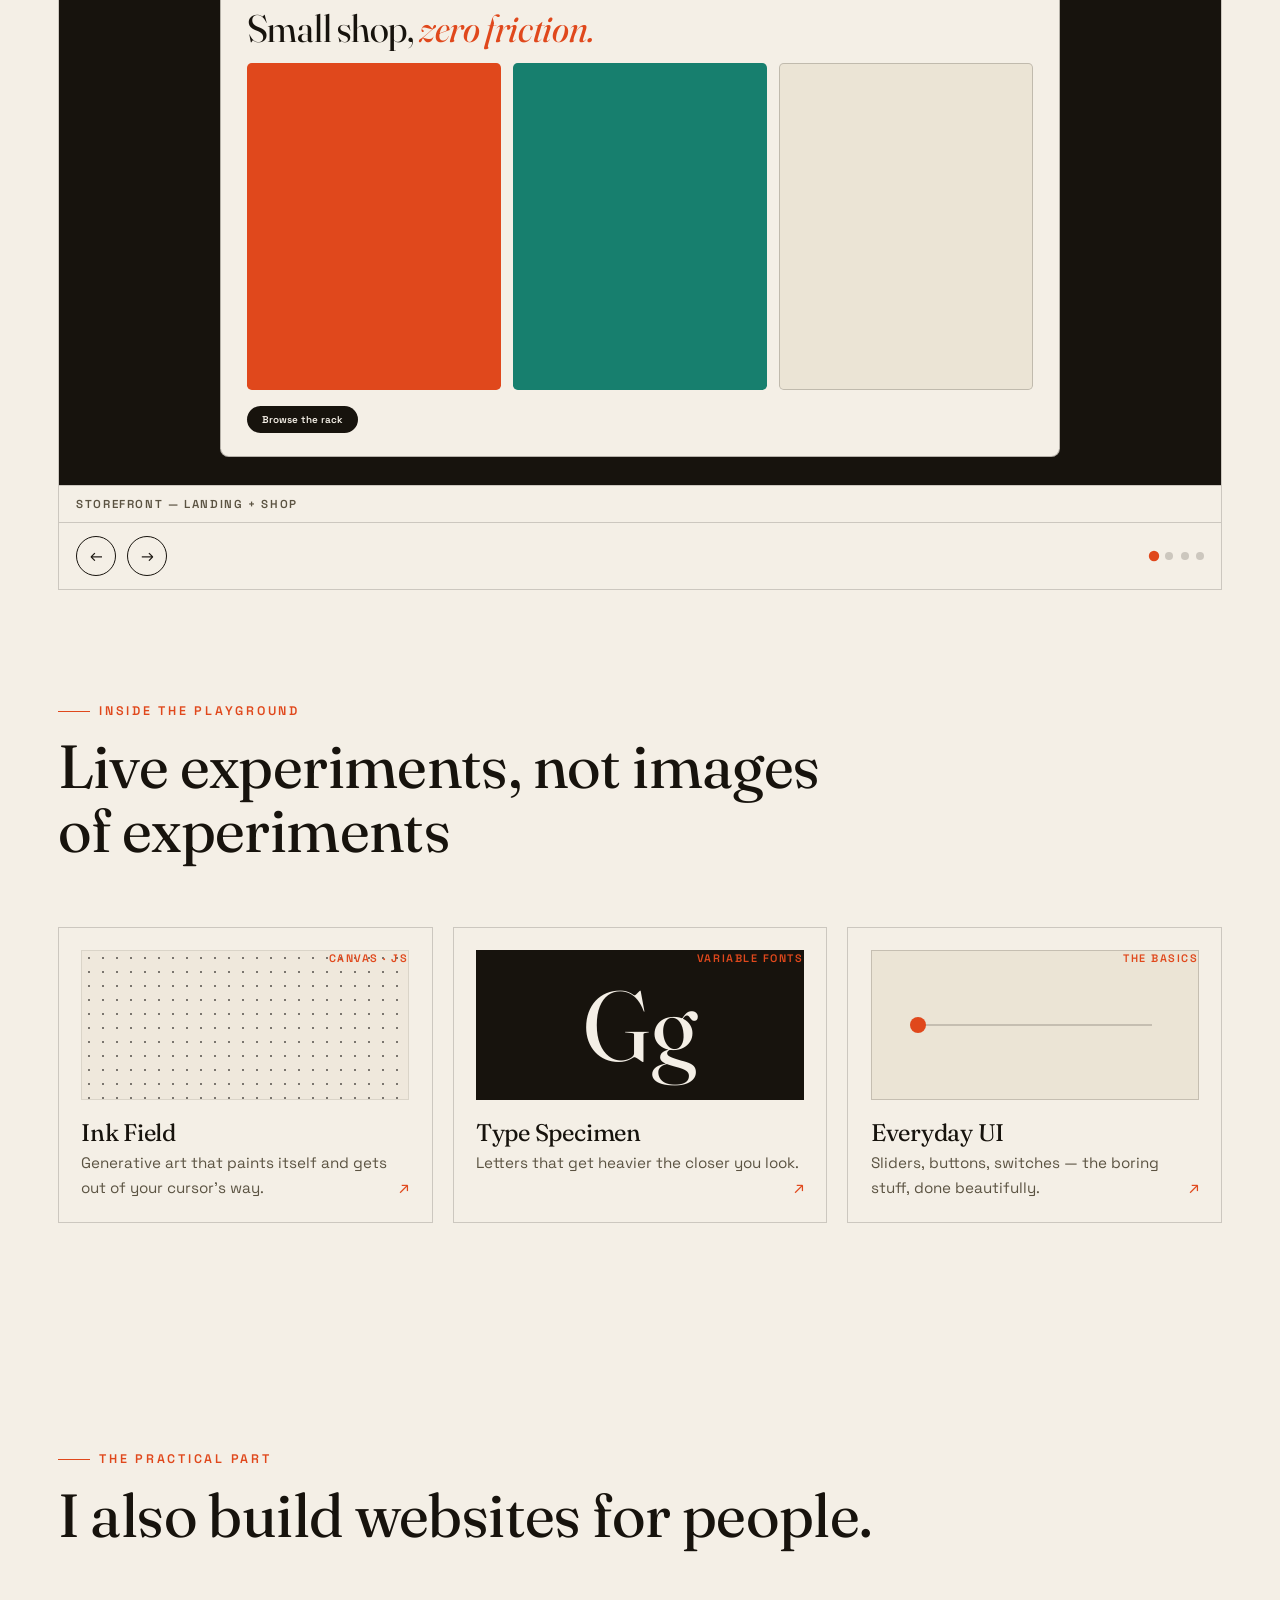
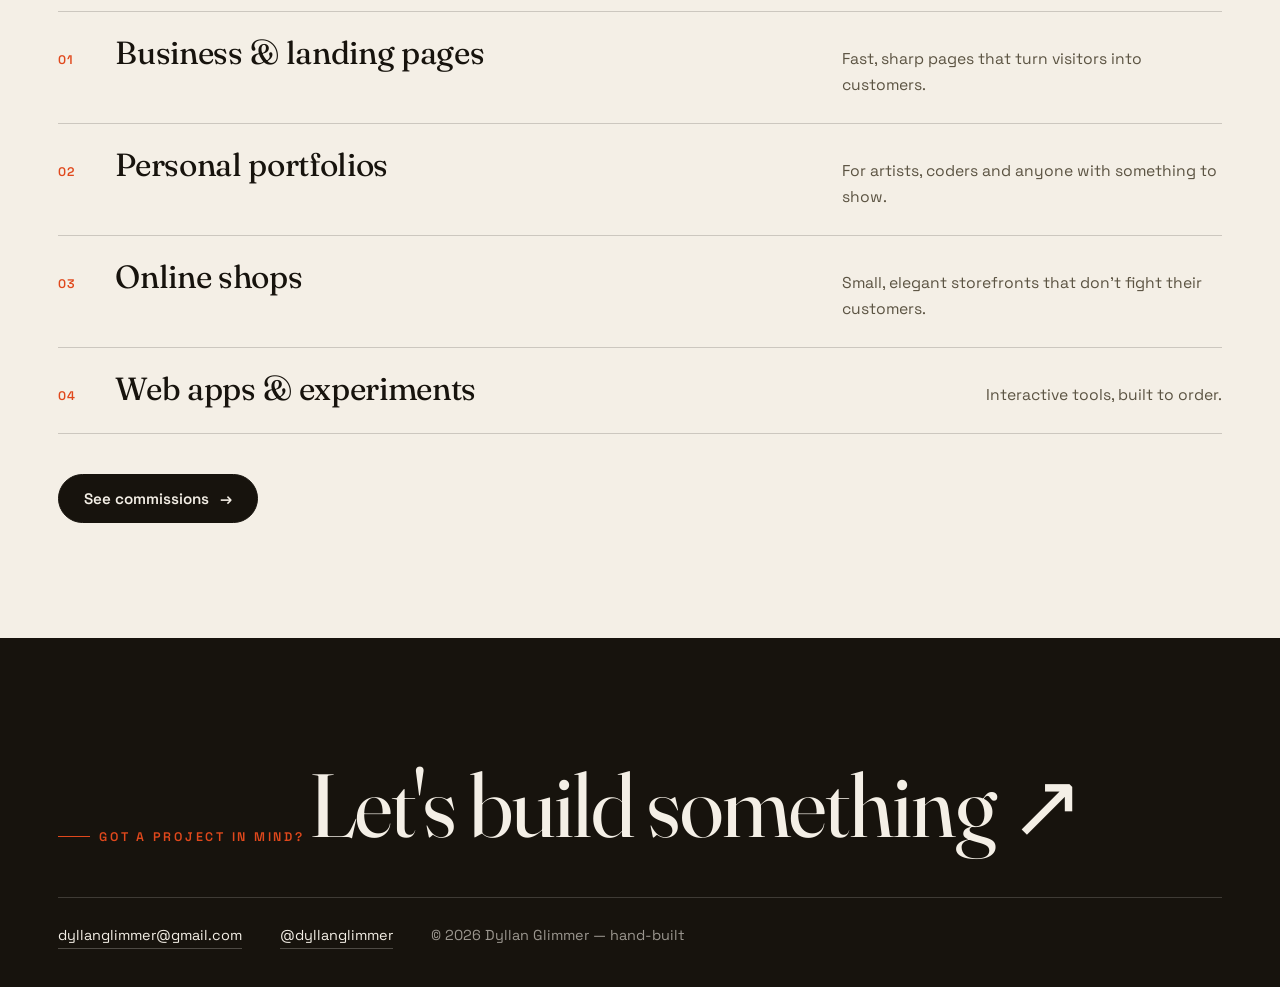
==== commit 9fa53f1e: "Polish: cache-bust about images (?v=2); carousel posters -> CSS browser mockups" ====
--- a/index.html
+++ b/index.html
@@ -68,30 +68,55 @@
         <div class="g-viewport">
           <div class="g-strip">
             <figure class="g-slide gs-ink">
-              <span class="gs-ghost" aria-hidden="true">SHOP</span>
-              <span class="gs-kick">Concept storefront</span>
-              <span class="gs-head">Small shop, <em>zero friction.</em></span>
-              <span class="gs-cards" aria-hidden="true"><i></i><i></i><i></i></span>
+              <div class="gwin" aria-hidden="true">
+                <div class="gwin-bar"><span class="gwin-dots"><i></i><i></i><i></i></span><span class="gwin-url">shop.ink</span></div>
+                <div class="gwin-page gwin-store">
+                  <div class="gwin-nav"><i class="gwin-logo"></i><span>new</span><span>sell</span><span>about</span><i class="gwin-cart"></i></div>
+                  <p class="gwin-kick">Concept storefront</p>
+                  <h3 class="gwin-h">Small shop, <em>zero friction.</em></h3>
+                  <div class="gwin-cards"><i></i><i></i><i></i></div>
+                  <span class="gwin-pill">Browse the rack</span>
+                </div>
+              </div>
               <figcaption>Storefront — landing + shop</figcaption>
             </figure>
             <figure class="g-slide gs-acc">
-              <span class="gs-ghost" aria-hidden="true">TYPE</span>
-              <span class="gs-glyph">Aa</span>
-              <span class="gs-sub">Type-first portfolio · variable serif</span>
+              <div class="gwin" aria-hidden="true">
+                <div class="gwin-bar"><span class="gwin-dots"><i></i><i></i><i></i></span><span class="gwin-url">type.specimen</span></div>
+                <div class="gwin-page gwin-type">
+                  <div class="gwin-nav"><span>specimen</span><span>weights</span><span>italic</span></div>
+                  <span class="gwin-glyph">Aa</span>
+                  <span class="gwin-track" aria-hidden="true"><i></i><i></i><i></i><i></i><i></i></span>
+                  <p class="gwin-sub">Fraunces · wght 100–900</p>
+                </div>
+              </div>
               <figcaption>Portfolio — Fraunces, wght 100–900</figcaption>
             </figure>
             <figure class="g-slide gs-teal">
-              <span class="gs-ghost" aria-hidden="true">LIVE</span>
-              <span class="gs-kick">Business landing</span>
-              <span class="gs-head">Your idea, <em>live.</em></span>
-              <span class="gs-pill">Get started</span>
+              <div class="gwin" aria-hidden="true">
+                <div class="gwin-bar"><span class="gwin-dots"><i></i><i></i><i></i></span><span class="gwin-url">youridea.live</span></div>
+                <div class="gwin-page gwin-land">
+                  <div class="gwin-nav"><i class="gwin-logo"></i><span>work</span><span>pricing</span><span>contact</span></div>
+                  <h3 class="gwin-h">Your idea, <em>live.</em></h3>
+                  <p class="gwin-sub">A working site, on the internet, this week.</p>
+                  <span class="gwin-pill gwin-pill--dark">Get started →</span>
+                  <div class="gwin-logos" aria-hidden="true"><i></i><i></i><i></i></div>
+                </div>
+              </div>
               <figcaption>Landing — built to convert</figcaption>
             </figure>
             <figure class="g-slide gs-paper">
-              <span class="gs-ghost" aria-hidden="true">DATA</span>
-              <span class="gs-kick">Dashboard UI</span>
-              <span class="gs-head">Data, <em>readable.</em></span>
-              <span class="gs-chart" aria-hidden="true"><i style="height:35%"></i><i style="height:70%"></i><i style="height:45%"></i><i style="height:85%"></i><i style="height:60%"></i></span>
+              <div class="gwin" aria-hidden="true">
+                <div class="gwin-bar"><span class="gwin-dots"><i></i><i></i><i></i></span><span class="gwin-url">app.dashboard</span></div>
+                <div class="gwin-page gwin-dash">
+                  <div class="gwin-side"><i></i><i></i><i></i><i></i></div>
+                  <div class="gwin-main">
+                    <h3 class="gwin-h">Data, <em>readable.</em></h3>
+                    <div class="gwin-stats" aria-hidden="true"><i></i><i></i><i></i></div>
+                    <div class="gwin-chart"><i style="height:35%"></i><i style="height:70%"></i><i style="height:45%"></i><i style="height:85%"></i><i style="height:60%"></i></div>
+                  </div>
+                </div>
+              </div>
               <figcaption>Dashboard — data, readable</figcaption>
             </figure>
           </div>
--- a/css/style.css
+++ b/css/style.css
@@ -65,8 +65,11 @@
 body.nav-open .nav-toggle span::before{transform:translateY(5px) rotate(45deg)}
 body.nav-open .nav-toggle span::after{transform:translateY(-5px) rotate(-45deg)}
 @media(max-width:760px){
-  .site-nav{position:fixed;inset:0;background:var(--paper);display:flex;flex-direction:column;justify-content:center;align-items:flex-start;gap:1.2rem;padding:var(--pad);transform:translateY(-102%);transition:transform .55s var(--ease);z-index:90}
-  body.nav-open .site-nav{transform:none}
+  /* no backdrop-filter on the header here: it would become the containing block
+     for the fixed nav and un-hide the closed menu (links bleeding over the page) */
+  .site-head{backdrop-filter:none;background:rgba(244,239,230,.96)}
+  .site-nav{position:fixed;inset:0;background:var(--paper);display:flex;flex-direction:column;justify-content:center;align-items:flex-start;gap:1.2rem;padding:var(--pad);transform:translateY(-102%);visibility:hidden;transition:transform .55s var(--ease),visibility 0s .55s;z-index:90}
+  body.nav-open .site-nav{transform:none;visibility:visible;transition:transform .55s var(--ease)}
   .site-nav a{font-family:var(--serif);font-size:clamp(2rem,9vw,3.2rem);color:var(--ink)}
   .site-nav a::after{display:none}
   .nav-toggle{display:block;position:relative;z-index:95}
@@ -90,7 +93,7 @@
 /* scroll reveal */
 [data-reveal]{opacity:0;transform:translateY(30px);transition:opacity .9s var(--ease),transform .9s var(--ease)}
 [data-reveal].in-view{opacity:1;transform:none}
-@media(prefers-reduced-motion:reduce){[data-reveal]{opacity:1;transform:none;transition:none}.hero-title .lt{animation:none;transform:none}}
+@media(prefers-reduced-motion:reduce){[data-reveal]{opacity:1;transform:none;transition:none}.hero-title .lt{animation:none;transform:none}.site-nav{transition:none}}
 
 /* marquee */
 .marquee{overflow:hidden;border-block:1px solid var(--line);padding:1rem 0;user-select:none}
--- a/css/pages.css
+++ b/css/pages.css
@@ -48,9 +48,17 @@
 .about-grid{display:grid;grid-template-columns:minmax(260px,380px) 1fr;gap:clamp(2.5rem,6vw,5rem);align-items:start}
 @media(max-width:860px){.about-grid{grid-template-columns:1fr}}
 .portrait{aspect-ratio:4/5;border:1px solid var(--line);position:relative;overflow:hidden;background:var(--paper-2);display:grid;place-items:center}
-.portrait .mono{font-family:var(--serif);font-size:clamp(6rem,16vw,10rem);font-variation-settings:"opsz" 144;font-style:italic;z-index:1}
-.portrait::before{content:"";position:absolute;width:60%;aspect-ratio:1;border-radius:50%;background:rgba(224,72,28,.16);top:-12%;right:-12%}
-.portrait::after{content:"dyllan glimmer · est. in a browser";position:absolute;bottom:.9rem;left:0;right:0;text-align:center;font:600 .68rem var(--sans);letter-spacing:.18em;text-transform:uppercase;color:var(--ink-soft)}
+.about-shots{display:grid;gap:1.6rem}
+.portrait img{width:100%;height:100%;object-fit:cover;display:block;filter:sepia(.3) saturate(.85) contrast(1.04);transition:filter .6s var(--ease)}
+.portrait:hover img{filter:none}
+.portrait::before{content:"";position:absolute;width:60%;aspect-ratio:1;border-radius:50%;background:rgba(224,72,28,.16);top:-12%;right:-12%;z-index:2;pointer-events:none}
+.portrait::after{content:"dyllan glimmer · est. in a browser";position:absolute;bottom:.9rem;left:0;right:0;z-index:2;text-align:center;font:600 .68rem var(--sans);letter-spacing:.18em;text-transform:uppercase;color:rgba(244,239,230,.95);text-shadow:0 1px 10px rgba(23,19,13,.85)}
+.portrait .portrait-shade{position:absolute;left:0;right:0;bottom:0;height:34%;z-index:1;background:linear-gradient(to top,rgba(23,19,13,.55),transparent);pointer-events:none}
+.snap{margin:0;max-width:230px;justify-self:center;rotate:-2.5deg;background:#fbf8f1;border:1px solid var(--line);padding:.55rem .55rem 0;box-shadow:0 14px 32px rgba(23,19,13,.16);transition:rotate .5s var(--ease),transform .5s var(--ease)}
+.snap:hover{rotate:0deg;transform:translateY(-4px)}
+.snap img{display:block;width:100%;height:auto;filter:sepia(.3) saturate(.85) contrast(1.04);transition:filter .6s var(--ease)}
+.snap:hover img{filter:none}
+.snap figcaption{padding:.65rem .2rem .75rem;text-align:center;font:600 .66rem var(--sans);letter-spacing:.16em;text-transform:uppercase;color:var(--ink-soft)}
 .facts{display:grid;gap:.75rem;margin-top:2rem;font-size:.95rem}
 .facts div{display:flex;justify-content:space-between;gap:1rem;border-bottom:1px dashed var(--line);padding-bottom:.55rem}
 .facts dt{color:var(--ink-soft)}
@@ -92,10 +100,10 @@
 .g-viewport{overflow:hidden;touch-action:pan-y;cursor:grab;user-select:none}
 .g-viewport:active{cursor:grabbing}
 .g-strip{display:flex;transition:transform .6s var(--ease)}
-.g-slide{min-width:100%;margin:0;position:relative;aspect-ratio:16/9;display:flex;flex-direction:column;justify-content:flex-end;gap:clamp(.5rem,1.4vw,1rem);padding:clamp(1.4rem,3.5vw,2.8rem);padding-bottom:calc(clamp(1.4rem,3.5vw,2.8rem) + 2.8rem);overflow:hidden}
-.g-slide figcaption{position:absolute;bottom:0;left:0;right:0;padding:.7rem 1.1rem;font:600 .72rem var(--sans);letter-spacing:.14em;text-transform:uppercase;background:var(--paper);border-top:1px solid var(--line);color:var(--ink-soft)}
+.g-slide{min-width:100%;margin:0;position:relative;aspect-ratio:16/9;display:flex;flex-direction:column;overflow:hidden}
+.g-slide figcaption{flex:none;padding:.7rem 1.1rem;font:600 .72rem var(--sans);letter-spacing:.14em;text-transform:uppercase;background:var(--paper);border-top:1px solid var(--line);color:var(--ink-soft)}
 .gs-ink{background:var(--ink)}
-.gs-acc{background:var(--accent);justify-content:center;align-items:center;text-align:center;gap:clamp(.6rem,1.6vw,1.2rem)}
+.gs-acc{background:var(--accent)}
 .gs-teal{background:var(--accent-2)}
 .gs-paper{background:var(--paper-2)}
 .g-ui{display:flex;gap:.7rem;align-items:center;padding:.8rem 1.1rem;border-top:1px solid var(--line)}
@@ -105,34 +113,57 @@
 .g-dot{width:8px;height:8px;border-radius:50%;border:0;padding:0;background:var(--line);cursor:pointer;transition:background .3s,transform .3s}
 .g-dot.on{background:var(--accent);transform:scale(1.3)}
 
-/* slide interiors — poster compositions */
-.gs-ghost{position:absolute;top:48%;left:50%;transform:translate(-50%,-50%);font-family:var(--serif);font-style:italic;font-size:clamp(5.5rem,15vw,13rem);line-height:1;white-space:nowrap;pointer-events:none;color:transparent}
-.gs-ink .gs-ghost{-webkit-text-stroke:1.5px rgba(244,239,230,.2)}
-.gs-acc .gs-ghost{-webkit-text-stroke:1.5px rgba(23,19,13,.22)}
-.gs-teal .gs-ghost{-webkit-text-stroke:1.5px rgba(244,239,230,.28)}
-.gs-paper .gs-ghost{-webkit-text-stroke:1.5px rgba(23,19,13,.12)}
-.gs-kick{font:600 .72rem var(--sans);letter-spacing:.2em;text-transform:uppercase}
-.gs-ink .gs-kick{color:var(--accent)}
-.gs-acc .gs-kick{color:rgba(23,19,13,.65)}
-.gs-teal .gs-kick{color:rgba(244,239,230,.8)}
-.gs-paper .gs-kick{color:var(--accent)}
-.gs-head{font-family:var(--serif);font-size:clamp(1.9rem,4.6vw,3.6rem);line-height:1.05;letter-spacing:-.01em;font-variation-settings:"opsz" 144}
-.gs-ink .gs-head,.gs-acc .gs-head,.gs-teal .gs-head{color:var(--paper)}
-.gs-paper .gs-head{color:var(--ink)}
-.gs-head em{font-style:italic}
-.gs-ink .gs-head em,.gs-paper .gs-head em{color:var(--accent)}
-.gs-acc .gs-head em,.gs-teal .gs-head em{color:var(--ink)}
-.gs-glyph{font-family:var(--serif);font-style:italic;font-size:clamp(6.5rem,17vw,12rem);line-height:.9;color:var(--paper)}
-.gs-sub{font:600 .78rem var(--sans);letter-spacing:.16em;text-transform:uppercase;color:rgba(23,19,13,.7)}
-.gs-pill{width:max-content;padding:.65rem 1.4rem;border-radius:999px;background:var(--ink);color:var(--paper);font:600 .85rem var(--sans)}
-.gs-cards{display:grid;grid-template-columns:repeat(3,1fr);gap:.6rem;height:clamp(3rem,8vw,4.5rem)}
-.gs-cards i{border-radius:4px;background:rgba(244,239,230,.12)}
-.gs-cards i:nth-child(2){background:var(--accent)}
-.gs-cards i:nth-child(3){background:rgba(23,127,110,.55)}
-.gs-chart{display:flex;align-items:flex-end;gap:clamp(.4rem,1vw,.8rem);height:clamp(3.5rem,10vw,6rem)}
-.gs-chart i{flex:1;border-radius:3px 3px 0 0;background:var(--ink);opacity:.9}
-.gs-chart i:nth-child(2){background:var(--accent);opacity:1}
-.gs-chart i:nth-child(4){background:var(--accent-2);opacity:1}
+/* slide interiors — miniature browser windows */
+.gwin{flex:1;min-height:0;width:100%;max-width:56rem;margin:0 auto;display:flex;flex-direction:column;gap:0;padding:clamp(1rem,2.2vw,2rem)}
+.gwin-bar{flex:none;display:flex;align-items:center;gap:.5rem;padding:.42rem .65rem;background:rgba(244,239,230,.97);border:1px solid rgba(23,19,13,.28);border-bottom:0;border-radius:.55rem .55rem 0 0}
+.gwin-dots{display:flex;gap:.25rem}
+.gwin-dots i{width:8px;height:8px;border-radius:50%}
+.gwin-dots i:nth-child(1){background:#e06a52}
+.gwin-dots i:nth-child(2){background:#eab04d}
+.gwin-dots i:nth-child(3){background:#61a95e}
+.gwin-url{flex:1;min-width:0;height:1.1rem;display:flex;align-items:center;padding:0 .5rem;border-radius:.3rem;background:rgba(23,19,13,.07);border:1px solid rgba(23,19,13,.16);font:600 .55rem var(--sans);color:var(--ink-soft);white-space:nowrap;overflow:hidden}
+.gwin-page{flex:1;min-height:0;display:flex;flex-direction:column;gap:clamp(.55rem,1.2vw,1rem);padding:clamp(.9rem,1.8vw,1.6rem) clamp(1rem,2vw,1.8rem);background:var(--paper);border:1px solid rgba(23,19,13,.28);border-top:0;border-radius:0 0 .55rem .55rem;overflow:hidden}
+.gwin-nav{display:flex;align-items:center;gap:.6rem}
+.gwin-logo{width:.6rem;height:.6rem;border-radius:1px;background:var(--accent)}
+.gwin-nav span{font:600 .58rem var(--sans);letter-spacing:.04em;color:var(--ink-soft)}
+.gwin-cart{width:1.3rem;height:.9rem;flex:none;border:1px solid var(--ink);border-radius:.25rem;margin-left:auto}
+.gwin-kick{font:600 .6rem var(--sans);letter-spacing:.22em;text-transform:uppercase;color:var(--accent)}
+.gwin-h{font-family:var(--serif);font-size:clamp(1.25rem,3vw,2.4rem);line-height:1.02;font-variation-settings:"opsz" 144}
+.gwin-h em{font-style:italic;color:var(--accent)}
+.gwin-cards{flex:1;min-height:2.2rem;display:grid;grid-template-columns:repeat(3,1fr);gap:clamp(.4rem,1vw,.7rem)}
+.gwin-cards i{border-radius:.3rem;border:1px solid rgba(23,19,13,.2);background:var(--paper-2)}
+.gwin-cards i:nth-child(1){background:var(--accent);border-color:transparent}
+.gwin-cards i:nth-child(2){background:var(--accent-2);border-color:transparent}
+.gwin-pill{width:max-content;padding:.45rem .95rem;border-radius:999px;background:var(--ink);color:var(--paper);font:600 .62rem var(--sans)}
+.gwin-pill--dark{background:var(--paper);color:var(--ink);border:1px solid rgba(23,19,13,.3)}
+.gwin-type{background:var(--ink);align-items:center;justify-content:center;text-align:center}
+.gwin-type .gwin-nav{align-self:stretch;justify-content:center;gap:1rem}
+.gwin-type .gwin-nav span{color:rgba(244,239,230,.55)}
+.gwin-type .gwin-nav span:nth-child(2){color:var(--accent)}
+.gwin-glyph{font-family:var(--serif);font-style:italic;font-size:clamp(3rem,8vw,6rem);line-height:1;color:var(--paper)}
+.gwin-track{display:flex;gap:.4rem;align-items:center;justify-content:center}
+.gwin-track i{width:1.9rem;height:3px;border-radius:2px;background:rgba(244,239,230,.18)}
+.gwin-track i:nth-child(3){width:2.6rem;background:var(--accent)}
+.gwin-sub{font:600 .58rem var(--sans);letter-spacing:.16em;text-transform:uppercase;color:rgba(244,239,230,.75)}
+.gwin-land{text-align:center;align-items:center}
+.gwin-land .gwin-nav{align-self:stretch;justify-content:flex-start;margin-bottom:auto}
+.gwin-land .gwin-h{margin-top:auto}
+.gwin-land .gwin-sub{color:var(--ink-soft);text-transform:none;letter-spacing:0;font-weight:400;font-size:.85rem}
+.gwin-logos{display:flex;gap:.6rem;justify-content:center;margin-top:auto}
+.gwin-logos i{width:3.2rem;height:.45rem;border-radius:2px;background:rgba(23,19,13,.14)}
+.gwin-logos i:nth-child(2){width:2.4rem;background:rgba(23,127,110,.35)}
+.gwin-dash{flex-direction:row;gap:.8rem}
+.gwin-side{width:1.3rem;flex:none;display:flex;flex-direction:column;gap:.35rem;padding:.5rem .25rem;background:var(--ink);border-radius:.3rem}
+.gwin-side i{height:6px;border-radius:2px;background:rgba(244,239,230,.32)}
+.gwin-side i:nth-child(1){background:var(--accent)}
+.gwin-main{flex:1;min-width:0;display:flex;flex-direction:column;gap:clamp(.5rem,1vw,.8rem)}
+.gwin-stats{flex:none;height:clamp(1.5rem,3vw,2.3rem);display:flex;gap:clamp(.4rem,1vw,.7rem)}
+.gwin-stats i{flex:1;border-radius:.25rem;border:1px solid rgba(23,19,13,.16);background:rgba(23,19,13,.05)}
+.gwin-stats i:nth-child(2){background:rgba(224,72,28,.14);border-color:rgba(224,72,28,.35)}
+.gwin-chart{flex:1;min-height:2rem;display:flex;align-items:flex-end;gap:clamp(.4rem,1vw,.7rem)}
+.gwin-chart i{flex:1;border-radius:2px 2px 0 0;background:var(--ink);opacity:.85}
+.gwin-chart i:nth-child(2){background:var(--accent);opacity:1}
+.gwin-chart i:nth-child(4){background:var(--accent-2);opacity:1}
 
 /* tile variety: middle tile goes ink */
 .tile:nth-child(2) .tile-art{background:var(--ink)}
@@ -145,7 +176,10 @@
 /* ——— small screens: stack, shrink, relax ——— */
 @media(max-width:640px){
   .section{padding-block:3.2rem}
-  .hero{padding-top:7.5rem;padding-bottom:3.5rem}
+  .hero{min-height:auto;padding-top:7.5rem;padding-bottom:3.5rem}
+  .orb--a{width:150px;top:4%;right:5%}
+  .orb--b{width:96px;bottom:3%;left:auto;right:6%}
+  .hero-note{position:static;display:block;margin-top:2.6rem}
   .row{flex-direction:column;gap:.3rem;padding:1.25rem 0}
   .row p{max-width:100%}
   .marquee-group{font-size:1.05rem;gap:1.6rem;padding-right:1.6rem}
